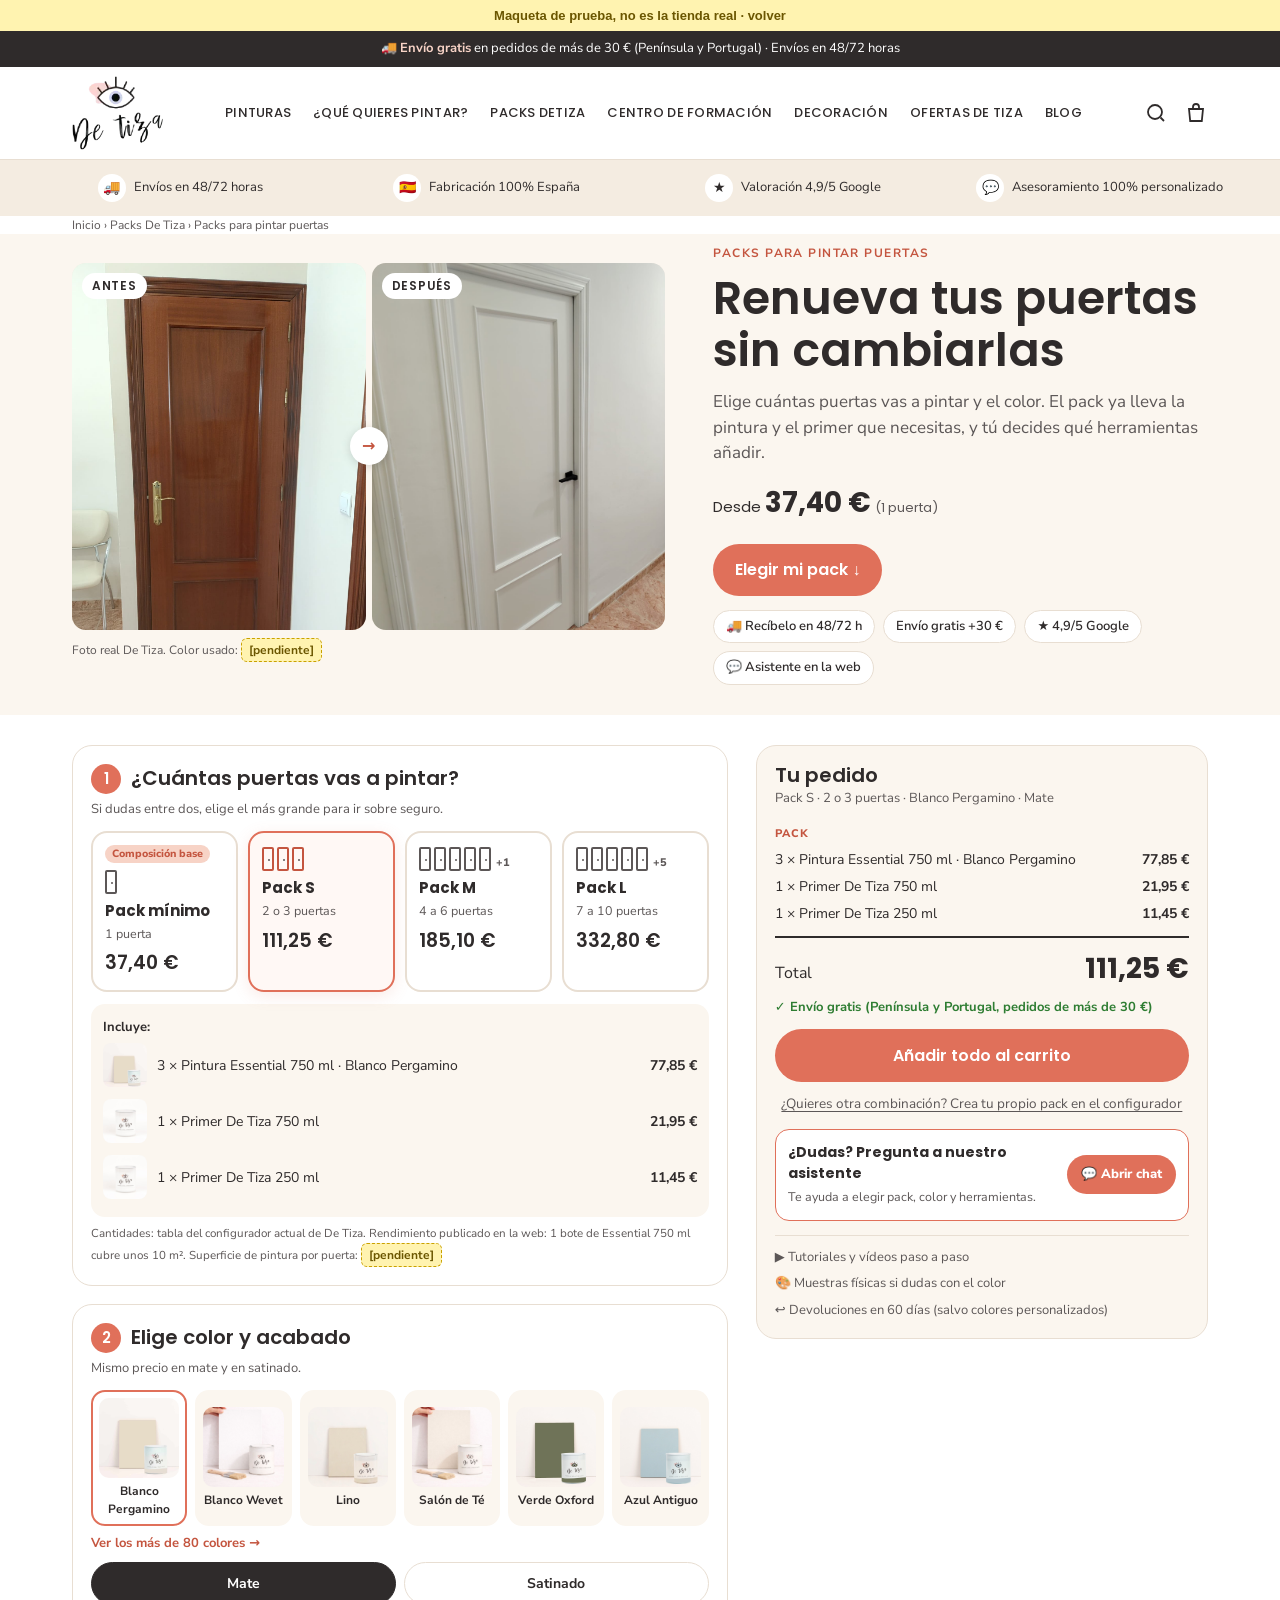
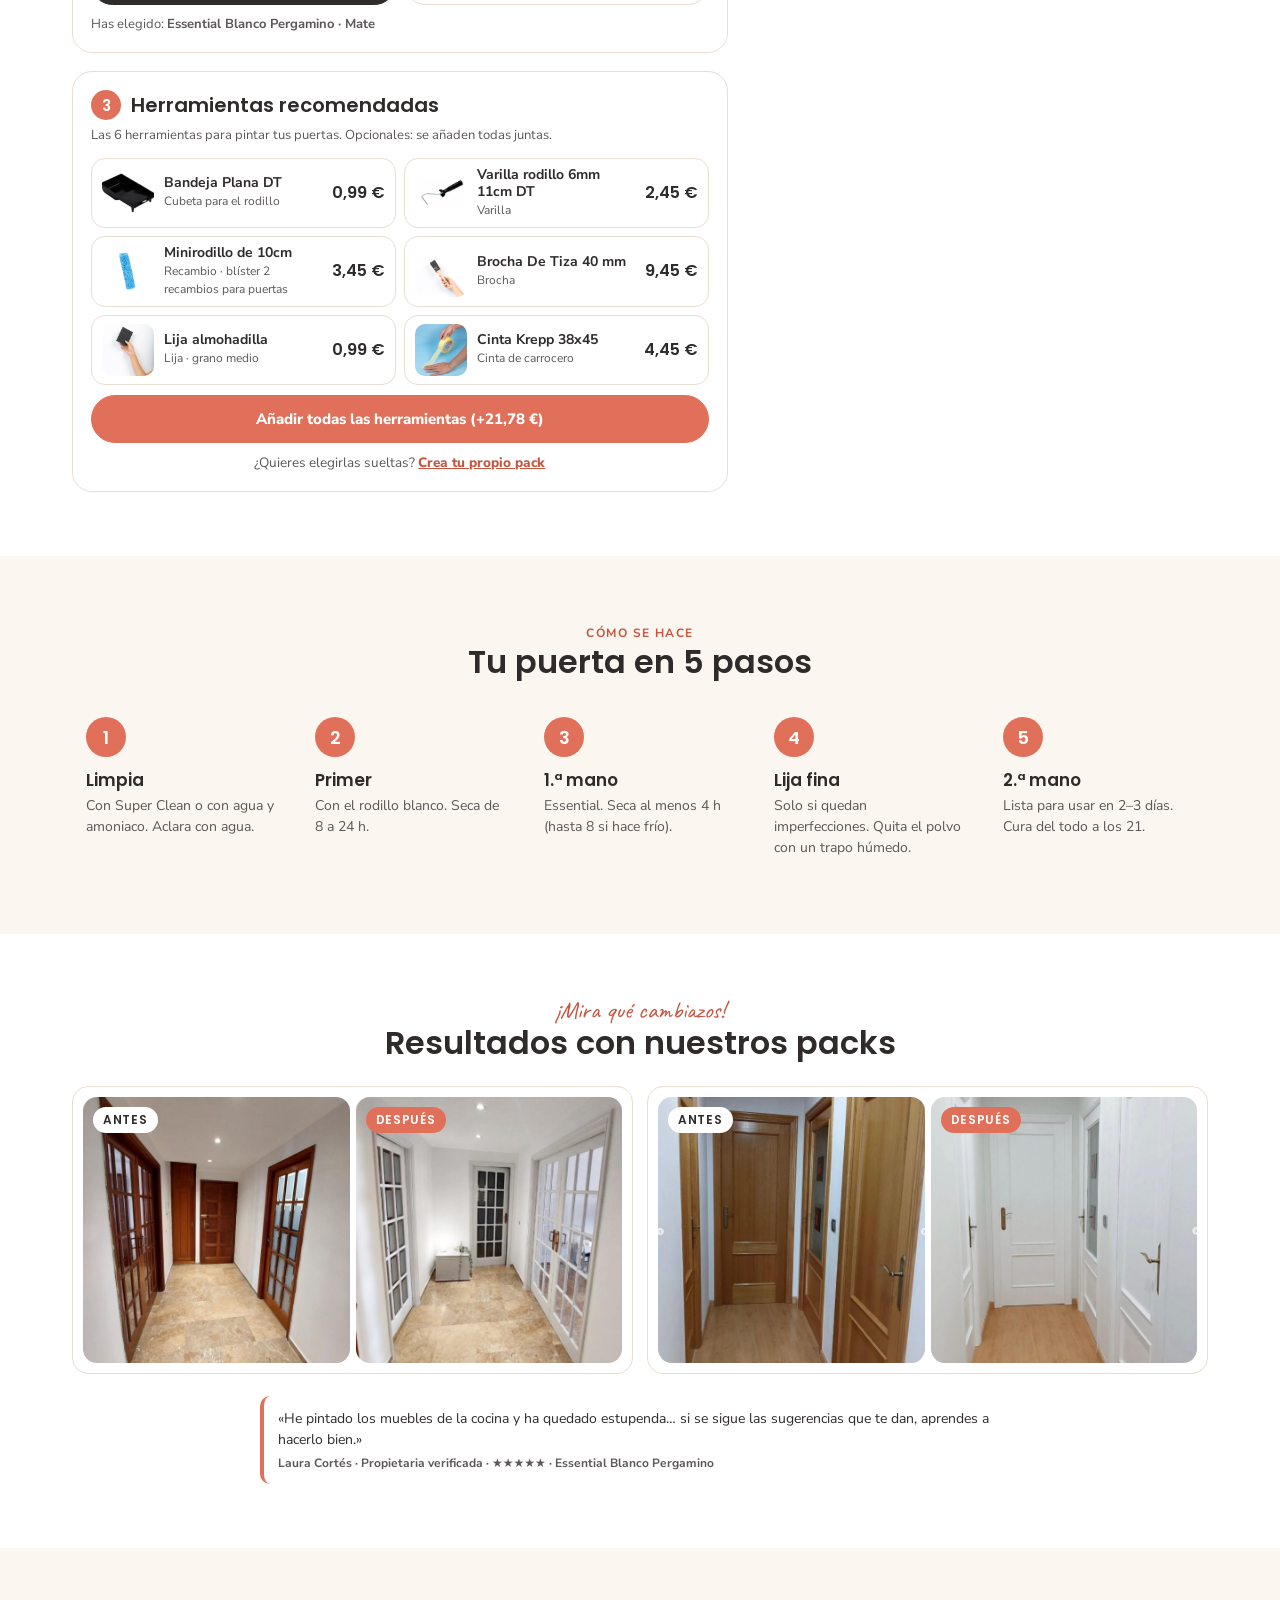
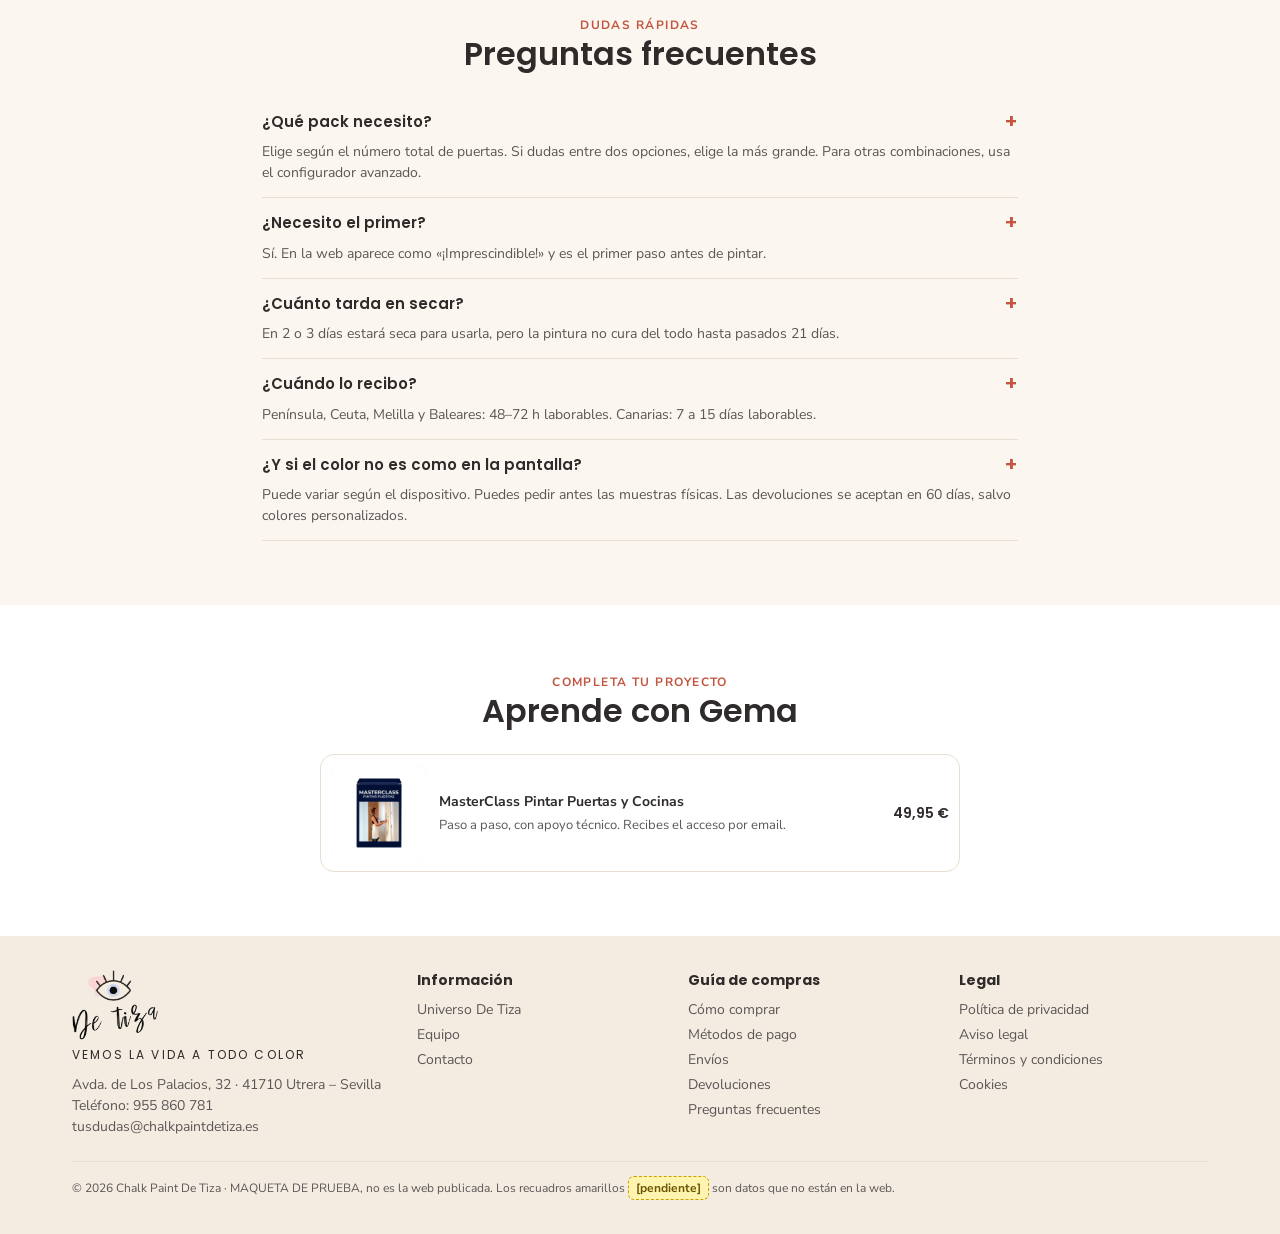
==== version-actual.html @ 56f667f2 "Maquetas packs De Tiza (prueba)" ====
<!doctype html><html lang="es"><head><meta charset="utf-8"><meta name="robots" content="noindex, nofollow"><link rel="preconnect" href="https://fonts.googleapis.com"><link href="https://fonts.googleapis.com/css2?family=Caveat:wght@500&family=Nunito+Sans:wght@400;700;800&family=Poppins:wght@500;600;700&display=swap" rel="stylesheet"><meta name="viewport" content="width=device-width,initial-scale=1"><title>Maqueta v3 · Packs para pintar puertas · Chalk Paint De Tiza</title><link rel="stylesheet" href="base.css"><link rel="stylesheet" href="v3.css"></head><body><div style="background:#FFF3B0;color:#6B5600;text-align:center;font:700 13px sans-serif;padding:8px">Maqueta de prueba, no es la tienda real · <a href="index.html" style="color:#6B5600">volver</a></div>
<div class="topbar">🚚 <b>Envío gratis</b> en pedidos de más de 30 € (Península y Portugal) · Envíos en 48/72 horas</div>
<header class="header"><div class="wrap">
 <svg class="burger" width="26" height="26" viewBox="0 0 24 24" fill="none" stroke="#2F2B2B" stroke-width="1.8"><path d="M3 6h18M3 12h18M3 18h18"/></svg>
 <a class="logo" href="#"><img src="img/logo-de-tiza-headerOK.webp" alt="De Tiza"></a>
 <nav class="nav"><a>PINTURAS</a><a>¿QUÉ QUIERES PINTAR?</a><a>PACKS DETIZA</a><a>CENTRO DE FORMACIÓN</a><a>DECORACIÓN</a><a>OFERTAS DE TIZA</a><a>BLOG</a></nav>
 <div class="icons"><svg viewBox="0 0 24 24"><circle cx="11" cy="11" r="7"/><path d="M20 20l-3.5-3.5"/></svg><svg viewBox="0 0 24 24"><path d="M5 8h14l-1.2 12H6.2z"/><path d="M9 8V6a3 3 0 0 1 6 0v2"/></svg></div>
</div></header>
<div class="trust"><div><span class="dot">🚚</span>Envíos en 48/72 horas</div><div><span class="dot">🇪🇸</span>Fabricación 100% España</div><div><span class="dot">★</span>Valoración 4,9/5 Google</div><div><span class="dot">💬</span>Asesoramiento 100% personalizado</div></div>

<div class="wrap crumbs">Inicio › Packs De Tiza › Packs para pintar puertas</div>
<section class="hero phero" style="padding-top:6px"><div class="wrap in">
 <div>
  <div class="ba">
   <figure><img src="img/talega-puerta-antes.jpg" style="object-position:50% 8%" alt="Puerta antes"><span class="tag">Antes</span></figure>
   <figure><img src="img/talega-puerta-despues.jpg" style="object-position:22% 50%" alt="Puerta después"><span class="tag">Después</span></figure>
   <span class="arrow">→</span>
  </div>
  <p class="cap">Foto real De Tiza. Color usado: <span class="pend">[pendiente]</span></p>
 </div>
 <div class="copy">
  <span class="eyebrow">Packs para pintar puertas</span>
  <h1>Renueva tus puertas sin cambiarlas</h1>
  <p class="lead">Elige cuántas puertas vas a pintar y el color. El pack ya lleva la pintura y el primer que necesitas, y tú decides qué herramientas añadir.</p>
  <p class="fromprice">Desde <b>37,40&nbsp;€</b> <span class="muted small">(1 puerta)</span></p>
  <div class="ctas"><a class="btn" href="#pack">Elegir mi pack ↓</a></div>
  <div class="badges"><span>🚚 Recíbelo en 48/72 h</span><span>Envío gratis +30&nbsp;€</span><span>★ 4,9/5 Google</span><span>💬 Asistente en la web</span></div>
 </div>
</div></section>

<section id="pack" style="padding-top:30px"><div class="wrap cfgwrap">
 <div class="cfg">
  <div class="stepbox">
   <h2><span class="n">1</span>¿Cuántas puertas vas a pintar?</h2>
   <p class="hint">Si dudas entre dos, elige el más grande para ir sobre seguro.</p>
   <div class="sizes3" id="sizes"></div>
   <div class="contents" id="contents"></div>
   <p class="src">Cantidades: tabla del configurador actual de De Tiza. Rendimiento publicado en la web: 1 bote de Essential 750 ml cubre unos 10 m². Superficie de pintura por puerta: <span class="pend">[pendiente]</span></p>
  </div>
  <div class="stepbox">
   <h2><span class="n">2</span>Elige color y acabado</h2>
   <p class="hint">Mismo precio en mate y en satinado.</p>
   <div class="colors6" id="colors"></div>
   <a class="morecol">Ver los más de 80 colores →</a>
   <div class="seg" id="finish"><button data-f="Mate" class="on">Mate</button><button data-f="Satinado">Satinado</button></div>
   <p class="chosen" id="chosen"></p>
  </div>
  <div class="stepbox">
   <h2><span class="n">3</span>Herramientas recomendadas</h2>
   <p class="hint">Las 6 herramientas para pintar tus puertas. Opcionales: se añaden todas juntas.</p>
   <div class="tl" id="tools"></div>
   <button class="allbtn" id="all"></button>
   <p class="own">¿Quieres elegirlas sueltas? <a href="#avanzado">Crea tu propio pack</a></p>
  </div>
 </div>
 <aside class="summary" id="resumen">
  <h2>Tu pedido</h2>
  <div class="pname" id="pname"></div>
  <div class="lines" id="lines"></div>
  <div class="tot"><span>Total</span><b id="total"></b></div>
  <div class="okship">✓ Envío gratis (Península y Portugal, pedidos de más de 30&nbsp;€)</div>
  <button class="btn block" id="addall">Añadir todo al carrito</button>
  <div class="added" id="added">Maqueta de prueba: no se realiza ninguna compra. En la tienda real, aquí se añadiría el pack al carrito.</div>
  <a class="adv" id="avanzado">¿Quieres otra combinación? Crea tu propio pack en el configurador</a>
  <div class="askbox"><div><b>¿Dudas? Pregunta a nuestro asistente</b><span>Te ayuda a elegir pack, color y herramientas.</span></div><button class="askbtn" type="button" title="Abre el chat Oct8ne «Chat IA DeTiza» de la web">💬 Abrir chat</button></div>
  <ul class="trustl"><li>▶ Tutoriales y vídeos paso a paso</li><li>🎨 Muestras físicas si dudas con el color</li><li>↩ Devoluciones en 60 días (salvo colores personalizados)</li></ul>
 </aside>
</div></section>

<section style="background:var(--cream)"><div class="wrap">
 <div class="sec-head"><span class="eyebrow">Cómo se hace</span><h2>Tu puerta en 5 pasos</h2></div>
 <div class="mini">
  <div class="step"><span class="n">1</span><div><h3>Limpia</h3><p>Con Super Clean o con agua y amoniaco. Aclara con agua.</p></div></div>
  <div class="step"><span class="n">2</span><div><h3>Primer</h3><p>Con el rodillo blanco. Seca de 8 a 24 h.</p></div></div>
  <div class="step"><span class="n">3</span><div><h3>1.ª mano</h3><p>Essential. Seca al menos 4 h (hasta 8 si hace frío).</p></div></div>
  <div class="step"><span class="n">4</span><div><h3>Lija fina</h3><p>Solo si quedan imperfecciones. Quita el polvo con un trapo húmedo.</p></div></div>
  <div class="step"><span class="n">5</span><div><h3>2.ª mano</h3><p>Lista para usar en 2–3 días. Cura del todo a los 21.</p></div></div>
 </div>
</div></section>

<section><div class="wrap">
 <div class="sec-head"><span class="hand">¡Mira qué cambiazos!</span><h2>Resultados con nuestros packs</h2></div>
 <div class="grid cambios">
  <div class="proj"><div class="ba"><figure style="aspect-ratio:1/1"><img src="img/pintar-puertas-01.jpg" alt=""><span class="tag">Antes</span></figure><figure style="aspect-ratio:1/1"><img src="img/pintar-puertas-02.jpg" alt=""><span class="tag">Después</span></figure></div></div>
  <div class="proj"><div class="ba"><figure style="aspect-ratio:1/1"><img src="img/pintar-puertas-03.jpg" alt=""><span class="tag">Antes</span></figure><figure style="aspect-ratio:1/1"><img src="img/pintar-puertas-04.jpg" alt=""><span class="tag">Después</span></figure></div></div>
 </div>
 <div class="quote" style="max-width:760px;margin:22px auto 0">«He pintado los muebles de la cocina y ha quedado estupenda… si se sigue las sugerencias que te dan, aprendes a hacerlo bien.»<b>Laura Cortés · Propietaria verificada · ★★★★★ · Essential Blanco Pergamino</b></div>
</div></section>

<section style="background:var(--cream)"><div class="wrap faqwrap faq">
 <div class="sec-head"><span class="eyebrow">Dudas rápidas</span><h2>Preguntas frecuentes</h2></div>
 <details open><summary>¿Qué pack necesito?</summary><p>Elige según el número total de puertas. Si dudas entre dos opciones, elige la más grande. Para otras combinaciones, usa el configurador avanzado.</p></details>
 <details open><summary>¿Necesito el primer?</summary><p>Sí. En la web aparece como «¡Imprescindible!» y es el primer paso antes de pintar.</p></details>
 <details open><summary>¿Cuánto tarda en secar?</summary><p>En 2 o 3 días estará seca para usarla, pero la pintura no cura del todo hasta pasados 21 días.</p></details>
 <details open><summary>¿Cuándo lo recibo?</summary><p>Península, Ceuta, Melilla y Baleares: 48–72 h laborables. Canarias: 7 a 15 días laborables.</p></details>
 <details open><summary>¿Y si el color no es como en la pantalla?</summary><p>Puede variar según el dispositivo. Puedes pedir antes las muestras físicas. Las devoluciones se aceptan en 60 días, salvo colores personalizados.</p></details>
</div></section>

<section><div class="wrap">
 <div class="sec-head"><span class="eyebrow">Completa tu proyecto</span><h2>Aprende con Gema</h2></div>
 <div class="item" style="max-width:640px;margin:0 auto"><img src="img/Masterclass-pintar-puertas.jpg" alt="" style="width:96px;height:96px"><div><div class="nm">MasterClass Pintar Puertas y Cocinas</div><span class="small muted">Paso a paso, con apoyo técnico. Recibes el acceso por email.</span></div><span class="pr">49,95&nbsp;€</span></div>
</div></section>

<div class="mbar"><div class="t">Total<b id="mtotal"></b></div><a class="btn" href="#resumen" onclick="alert('Maqueta de prueba: no se realiza ninguna compra.')">Añadir todo al carrito</a></div>
<script>
const P={e750:25.95,e250:15.95,p750:21.95,p250:11.45};
const SIZES=[
 {k:'Pack mínimo',r:'1 puerta',d:1,e750:1,e250:0,p750:0,p250:1,tag:'Composición base'},
 {k:'Pack S',r:'2 o 3 puertas',d:3,e750:3,e250:0,p750:1,p250:1},
 {k:'Pack M',r:'4 a 6 puertas',d:6,e750:5,e250:0,p750:2,p250:1},
 {k:'Pack L',r:'7 a 10 puertas',d:10,e750:9,e250:0,p750:4,p250:1}];
const COLORS=[['Blanco Pergamino','Blanco-pergamino1.jpg'],['Blanco Wevet','blanco-wevet-ia.jpg'],['Lino','color-lino-muestra.jpg'],['Salón de Té','salon-te-ia.jpg'],['Verde Oxford','verdeoxford-1.jpg'],['Azul Antiguo','color-azul-antiguo.jpg']];
const TOOLS=[
 ['Bandeja Plana DT','Cubeta para el rodillo',0.99,'bandeja-plana-e1641913054967.jpg'],
 ['Varilla rodillo 6mm 11cm DT','Varilla',2.45,'varilla-rodillo-pintura-6mm.jpg'],
 ['Minirodillo de 10cm','Recambio · blíster 2 recambios para puertas',3.45,'recambio-rodillo-pintura-azul.webp'],
 ['Brocha De Tiza 40 mm','Brocha',9.45,'brocha-negra-30.jpg'],
 ['Lija almohadilla','Lija · grano medio',0.99,'Web-Herramientas-Detiza-44.jpg'],
 ['Cinta Krepp 38x45','Cinta de carrocero',4.45,'Web-Herramientas-Detiza-19.jpg']];
const params=new URLSearchParams(location.search);
let st={s:+(params.get('s')??1),c:0,f:'Mate',t:new Set(params.get('all')?[0,1,2,3,4,5]:[])};
const door=n=>'<span class="doors">'+Array.from({length:Math.min(n,5)},()=>'<i></i>').join('')+(n>5?'<em>+'+(n-5)+'</em>':'')+'</span>';
const eur=v=>v.toFixed(2).replace('.',',')+'\u00a0€';
const price=s=>s.e750*P.e750+s.e250*P.e250+s.p750*P.p750+s.p250*P.p250;
const $=id=>document.getElementById(id);
function render(){
 $('sizes').innerHTML=SIZES.map((s,i)=>`<button class="sz${i==st.s?' on':''}" data-i="${i}">${s.tag?`<span class="tagm">${s.tag}</span>`:''}${door(s.d)}<span class="k">${s.k}</span><span class="r">${s.r}</span><span class="p">${eur(price(s))}</span></button>`).join('');
 const s=SIZES[st.s],col=COLORS[st.c];
 const rows=[];
 if(s.e750)rows.push([`${s.e750} × Pintura Essential 750 ml · ${col[0]}`,col[1],s.e750*P.e750]);
 if(s.p750)rows.push([`${s.p750} × Primer De Tiza 750 ml`,'primer-e1643105426503.jpg',s.p750*P.p750]);
 if(s.p250)rows.push([`${s.p250} × Primer De Tiza 250 ml`,'primer-e1643105426503.jpg',s.p250*P.p250]);
 $('contents').innerHTML='<b style="font-size:13px">Incluye:</b>'+rows.map(r=>`<div class="row"><img src="img/${r[1]}" alt=""><span>${r[0]}</span><span>${eur(r[2])}</span></div>`).join('');
 $('colors').innerHTML=COLORS.map((c,i)=>`<button class="cl${i==st.c?' on':''}" data-i="${i}"><img src="img/${c[1]}" alt="">${c[0]}</button>`).join('');
 document.querySelectorAll('#finish button').forEach(b=>b.classList.toggle('on',b.dataset.f==st.f));
 $('chosen').innerHTML=`Has elegido: <b>Essential ${col[0]} · ${st.f}</b>`;
 $('tools').innerHTML=TOOLS.map((t,i)=>`<div class="tli info${st.t.size?' on':''}"><img src="img/${t[3]}" alt=""><div><div class="nm">${t[0]}</div><div class="ds">${t[1]}</div></div><span class="pr">${eur(t[2])}</span></div>`).join('');
 const tsum=[...st.t].reduce((a,i)=>a+TOOLS[i][2],0);
 $('all').innerHTML=st.t.size?'✓ Herramientas añadidas (+21,78 €) · <u>Quitar</u>':'Añadir todas las herramientas (+21,78 €)';
 $('all').classList.toggle('on',st.t.size>0);
 $('pname').textContent=`${s.k} · ${s.r} · ${col[0]} · ${st.f}`;
 let L='<div class="grp">Pack</div>'+rows.map(r=>`<div class="l"><span>${r[0]}</span><span>${eur(r[2])}</span></div>`).join('');
 if(st.t.size)L+='<div class="grp">Herramientas</div>'+[...st.t].sort().map(i=>`<div class="l"><span>${TOOLS[i][0]}</span><span>${eur(TOOLS[i][2])}</span></div>`).join('');
 $('lines').innerHTML=L;
 const tot=price(s)+tsum; $('total').textContent=eur(tot); $('mtotal').textContent=eur(tot);
}
document.addEventListener('click',e=>{
 const sz=e.target.closest('.sz'),cl=e.target.closest('.cl'),fb=e.target.closest('#finish button');
 if(sz)st.s=+sz.dataset.i; else if(cl)st.c=+cl.dataset.i; else if(fb)st.f=fb.dataset.f;
 else if(e.target.closest('#all')){st.t=st.t.size==6?new Set():new Set([0,1,2,3,4,5]);}
 else if(e.target.closest('.askbtn')){alert('Maqueta: aquí se abriría el chat Oct8ne «Chat IA DeTiza» de la web');return;}
 else if(e.target.id=='addall'){$('added').style.display='block';alert('Maqueta de prueba: no se realiza ninguna compra.');return;}
 else return;
 render();
});
render();
</script>
<footer class="footer"><div class="wrap"><div class="cols">
 <div><img src="img/logo-de-tiza-headerOK.webp" alt="De Tiza" style="height:70px"><div class="slogan">Vemos la vida a todo color</div><p class="muted" style="margin-top:10px">Avda. de Los Palacios, 32 · 41710 Utrera – Sevilla<br>Teléfono: 955 860 781<br>tusdudas@chalkpaintdetiza.es</p></div>
 <div><h4>Información</h4><ul><li>Universo De Tiza</li><li>Equipo</li><li>Contacto</li></ul></div>
 <div><h4>Guía de compras</h4><ul><li>Cómo comprar</li><li>Métodos de pago</li><li>Envíos</li><li>Devoluciones</li><li>Preguntas frecuentes</li></ul></div>
 <div><h4>Legal</h4><ul><li>Política de privacidad</li><li>Aviso legal</li><li>Términos y condiciones</li><li>Cookies</li></ul></div>
</div><div class="copy">© 2026 Chalk Paint De Tiza · MAQUETA DE PRUEBA, no es la web publicada. Los recuadros amarillos <span class="pend">[pendiente]</span> son datos que no están en la web.</div></div></footer>
</body></html>
---- base.css ----
:root{--cream:#FBF6EF;--cream2:#F4ECE1;--coral:#E0705A;--coral-d:#C4553F;--peach:#F7D3C6;--lilac:#C9CBEA;--ink:#2F2B2B;--ink2:#5C5757;--line:#E8DED2;--white:#fff}
*{box-sizing:border-box;margin:0;padding:0}
body{font-family:"Nunito Sans",system-ui,sans-serif;color:var(--ink);background:var(--white);font-size:16px;line-height:1.5}
img{display:block;max-width:100%}
a{color:inherit;text-decoration:none}
h1,h2,h3{font-family:Poppins,sans-serif;line-height:1.15;font-weight:600}
h1{font-size:30px}h2{font-size:24px}h3{font-size:17px}
.wrap{max-width:1200px;margin:0 auto;padding:0 18px}
.hand{font-family:Caveat,cursive;color:var(--coral-d);font-size:24px;line-height:1}
.eyebrow{font-size:12px;letter-spacing:.12em;text-transform:uppercase;font-weight:700;color:var(--coral-d)}
.muted{color:var(--ink2)}
.small{font-size:13px}
.pend{display:inline-block;background:#FFF3B0;border:1.5px dashed #C9A100;color:#6B5600;font-weight:700;font-size:12px;padding:2px 7px;border-radius:6px;font-family:"Nunito Sans",sans-serif;letter-spacing:0;text-transform:none}
.btn{display:inline-flex;align-items:center;justify-content:center;gap:8px;background:var(--coral);color:#fff;font-family:Poppins,sans-serif;font-weight:600;font-size:16px;padding:14px 22px;border-radius:999px;border:0}
.btn.ghost{background:#fff;color:var(--ink);border:1.5px solid var(--ink)}
.btn.block{width:100%}
section{padding:44px 0}
.sec-head{text-align:center;margin-bottom:24px}
.sec-head p{margin-top:8px;color:var(--ink2)}
/* topbar + header */
.topbar{background:var(--ink);color:#fff;font-size:13px;text-align:center;padding:8px 12px}
.topbar b{color:var(--peach)}
.header{background:#fff;border-bottom:1px solid var(--line)}
.header .wrap{display:flex;align-items:center;justify-content:space-between;height:72px}
.logo img{height:58px;width:auto}
.nav{display:none}
.icons{display:flex;gap:16px;align-items:center}
.icons svg{width:24px;height:24px;stroke:var(--ink);fill:none;stroke-width:1.8}
.burger{display:block}
.trust{display:grid;grid-template-columns:1fr 1fr;gap:10px;background:var(--cream2);padding:14px 18px;font-size:13px}
.trust div{display:flex;gap:8px;align-items:center}
.trust .dot{width:28px;height:28px;flex:none;border-radius:50%;background:#fff;display:grid;place-items:center;font-size:14px}
/* before/after */
.ba{display:grid;grid-template-columns:1fr 1fr;gap:6px;position:relative}
.ba figure{position:relative;overflow:hidden;border-radius:14px;background:var(--cream2)}
.ba img{width:100%;height:100%;object-fit:cover}
.ba .tag{position:absolute;left:10px;top:10px;background:#fff;color:var(--ink);font-family:Poppins;font-weight:600;font-size:12px;padding:4px 10px;border-radius:999px;letter-spacing:.06em;text-transform:uppercase}
.ba figure:last-child .tag{background:var(--coral);color:#fff}
.ba .arrow{position:absolute;left:50%;top:50%;transform:translate(-50%,-50%);width:38px;height:38px;border-radius:50%;background:#fff;display:grid;place-items:center;font-weight:700;color:var(--coral-d);box-shadow:0 2px 10px rgba(0,0,0,.15);z-index:2}
.cap{font-size:12px;color:var(--ink2);margin-top:8px}
/* hero */
.hero{background:var(--cream);padding:22px 0 34px}
.hero .copy{margin-top:22px}
.hero h1{margin:8px 0 12px}
.hero p.lead{font-size:17px;color:var(--ink2)}
.hero .ctas{display:flex;flex-direction:column;gap:10px;margin-top:20px}
.quote{margin-top:18px;background:#fff;border-left:4px solid var(--coral);border-radius:10px;padding:12px 14px;font-size:14px}
.quote b{display:block;font-size:12px;margin-top:4px;color:var(--ink2)}
/* project cards */
.grid{display:grid;gap:14px}
.g2{grid-template-columns:1fr 1fr}
.card{background:#fff;border:1px solid var(--line);border-radius:16px;overflow:hidden;display:flex;flex-direction:column}
.card .ph{aspect-ratio:1/1;overflow:hidden;background:var(--cream2)}
.card .ph img{width:100%;height:100%;object-fit:cover}
.card .bd{padding:12px 12px 14px;display:flex;flex-direction:column;gap:4px;flex:1}
.card .price{font-family:Poppins;font-weight:600;font-size:15px}
.card .price small{font-family:"Nunito Sans";font-weight:400;color:var(--ink2);font-size:12px}
.card .go{margin-top:auto;padding-top:8px;font-weight:700;font-size:13px;color:var(--coral-d)}
/* ship bar */
.ship{background:var(--peach);padding:18px 0}
.ship .wrap{display:flex;flex-direction:column;gap:10px}
.bar{height:10px;border-radius:99px;background:#fff;overflow:hidden}
.bar i{display:block;height:100%;width:62%;background:var(--coral)}
.ship .row{display:flex;justify-content:space-between;font-size:13px;font-weight:700}
/* steps */
.steps{display:grid;gap:14px;counter-reset:s}
.step{background:var(--cream);border-radius:16px;padding:18px;display:flex;gap:14px}
.step .n{flex:none;width:40px;height:40px;border-radius:50%;background:var(--coral);color:#fff;font-family:Poppins;font-weight:600;display:grid;place-items:center;font-size:18px}
.step p{font-size:14px;color:var(--ink2);margin-top:4px}
/* projects */
.proj{background:#fff;border:1px solid var(--line);border-radius:16px;padding:10px}
.proj .ba figure{aspect-ratio:3/4}
.proj .t{padding:10px 4px 4px;font-size:14px}
.proj .t b{font-family:Poppins;font-weight:600}
.stars{color:#E9A400;letter-spacing:2px;font-size:13px}
/* gema */
.gema{background:var(--cream);}
.gema .in{display:grid;gap:18px;align-items:center}
.gema img{border-radius:18px;aspect-ratio:1/1;object-fit:cover;width:100%}
/* newsletter */
.news{background:var(--ink);color:#fff;text-align:center}
.news h2{color:#fff}
.news .eye{width:70px;margin:0 auto 10px;filter:brightness(0) invert(1)}
.news form{display:flex;flex-direction:column;gap:10px;max-width:460px;margin:18px auto 0}
.news input{padding:14px 18px;border-radius:999px;border:0;font-size:16px;font-family:inherit}
.news .legal{font-size:12px;opacity:.85;margin-top:10px}
/* footer */
.footer{background:var(--cream2);padding:34px 0;font-size:14px}
.footer .cols{display:grid;gap:22px}
.footer h4{font-family:Poppins;font-size:14px;margin-bottom:8px}
.footer li{list-style:none;margin:4px 0;color:var(--ink2)}
.footer .slogan{font-family:Poppins;letter-spacing:.18em;text-transform:uppercase;font-size:12px;margin-top:6px}
.footer .copy{margin-top:24px;font-size:12px;color:var(--ink2);border-top:1px solid var(--line);padding-top:14px}
/* pack page */
.crumbs{font-size:12px;color:var(--ink2);padding-top:12px;padding-bottom:12px}
.phero .ba figure{aspect-ratio:2/3}
.badges{display:flex;flex-wrap:wrap;gap:8px;margin-top:14px}
.badges span{background:#fff;border:1px solid var(--line);border-radius:999px;padding:6px 12px;font-size:13px;font-weight:600}
.fromprice{margin-top:16px;font-family:Poppins;font-size:15px}
.fromprice b{font-size:28px;color:var(--ink)}
.sizes{display:grid;gap:14px}
.size{border:2px solid var(--line);border-radius:18px;padding:18px;background:#fff;position:relative}
.size.sel{border-color:var(--coral);box-shadow:0 6px 22px rgba(224,112,90,.18)}
.size .lt{width:52px;height:52px;border-radius:14px;background:var(--cream);font-family:Poppins;font-weight:700;font-size:24px;display:grid;place-items:center;color:var(--coral-d)}
.size .top{display:flex;gap:14px;align-items:center}
.size .from{font-family:Poppins;font-weight:600;font-size:20px;margin-top:12px}
.size ul{margin:10px 0 0 18px;font-size:14px;color:var(--ink2)}
.size .ex{margin-top:10px;font-size:13px;background:var(--cream);border-radius:10px;padding:10px}
.save{background:var(--cream);border-radius:18px;padding:20px;display:grid;gap:12px}
.save .cmp{display:grid;grid-template-columns:1fr 1fr;gap:10px}
.save .box{background:#fff;border-radius:14px;padding:14px;text-align:center}
.save .box .v{font-family:Poppins;font-weight:600;font-size:24px}
.inc{display:grid;gap:12px}
.item{display:flex;gap:12px;align-items:center;background:#fff;border:1px solid var(--line);border-radius:14px;padding:10px}
.item img{width:72px;height:72px;object-fit:cover;border-radius:10px;flex:none;background:var(--cream2)}
.item .nm{font-weight:700;font-size:14px}
.item .pr{font-family:Poppins;font-weight:600;font-size:14px;margin-left:auto;white-space:nowrap}
.chip{display:inline-block;font-size:11px;font-weight:700;padding:2px 8px;border-radius:99px;background:var(--peach);color:var(--coral-d);margin-top:2px}
.tools{display:grid;grid-template-columns:repeat(3,1fr);gap:8px}
.tool{background:#fff;border:1px solid var(--line);border-radius:12px;padding:8px;text-align:center;font-size:12px}
.tool img{aspect-ratio:1/1;object-fit:cover;border-radius:8px;width:100%;margin-bottom:6px}
.tool b{display:block;font-family:Poppins;font-size:12px}
.tones{display:flex;flex-wrap:wrap;gap:10px;margin-top:10px}
.tones div{text-align:center;font-size:11px;width:56px}
.tones img{width:48px;height:48px;border-radius:50%;margin:0 auto 4px;object-fit:cover;border:2px solid #fff;box-shadow:0 0 0 1px var(--line)}
.how{display:grid;gap:18px}
.how img{border-radius:18px;width:100%;aspect-ratio:4/3;object-fit:cover}
.faq details{border-bottom:1px solid var(--line);padding:14px 0}
.faq summary{font-family:Poppins;font-weight:600;font-size:15px;list-style:none;display:flex;justify-content:space-between;gap:10px}
.faq summary::after{content:"+";color:var(--coral-d);font-size:20px;line-height:1}
.faq p{margin-top:8px;font-size:14px;color:var(--ink2)}
.final{background:var(--coral);color:#fff;text-align:center}
.final h2{color:#fff}
.final .btn{background:#fff;color:var(--coral-d);margin-top:16px}
@media(min-width:900px){
 h1{font-size:46px}h2{font-size:32px}
 .wrap{padding:0 32px}
 .nav{display:flex;gap:22px;font-family:Poppins;font-size:13px;font-weight:500;letter-spacing:.02em}
 .burger{display:none}
 .header .wrap{height:92px}.logo img{height:74px}
 .trust{grid-template-columns:repeat(4,1fr);padding:14px 32px;max-width:none;justify-items:center}
 .hero{padding:40px 0 56px}
 .hero .in{display:grid;grid-template-columns:1.15fr 1fr;gap:48px;align-items:center}
 .hero .copy{margin-top:0}
 .hero .ctas{flex-direction:row}
 .g2{grid-template-columns:repeat(3,1fr)}
 .projects{grid-template-columns:repeat(3,1fr)}
 .steps{grid-template-columns:repeat(3,1fr)}
 .step{flex-direction:column}
 .gema .in{grid-template-columns:1fr 1.4fr;gap:48px}
 .news form{flex-direction:row}.news input{flex:1}
 .footer .cols{grid-template-columns:1.3fr 1fr 1fr 1fr}
 .ship .wrap{flex-direction:row;align-items:center;gap:28px}.ship .wrap>*{flex:1}
 section{padding:64px 0}
 .phero .in{display:grid;grid-template-columns:1.2fr 1fr;gap:48px;align-items:center}
 .sizes{grid-template-columns:repeat(3,1fr)}
 .save{grid-template-columns:1.2fr 1fr;align-items:center;padding:28px}
 .inc{grid-template-columns:1fr 1fr}
 .tools{grid-template-columns:repeat(6,1fr)}
 .how{grid-template-columns:1fr 1.2fr;align-items:center;gap:40px}
 .cmb{grid-template-columns:repeat(4,1fr)}
 .faqwrap{max-width:820px;margin:0 auto}
}
.news .eye{filter:none;background:#fff;border-radius:50%;width:84px;height:84px;object-fit:contain;padding:12px}
.footer .cols{grid-template-columns:1fr 1fr}
.footer .cols>div:first-child{grid-column:1/-1}
@media(min-width:900px){.footer .cols{grid-template-columns:1.3fr 1fr 1fr 1fr}.footer .cols>div:first-child{grid-column:auto}}
.cambios{grid-template-columns:1fr}
@media(min-width:900px){
 .cambios{grid-template-columns:1fr 1fr}
 .g2:not(.cmb) .card .ph{aspect-ratio:4/3}
 .gema img{max-width:440px}
 .how .step{flex-direction:row;padding:14px 18px}
 .how .steps{gap:10px}
}
/* v2: packs cerrados */
.packs{display:grid;gap:14px}
.pk{border:2px solid var(--line);border-radius:18px;background:#fff;padding:16px;position:relative;display:flex;flex-direction:column;gap:10px}
.pk.sel{border-color:var(--coral);box-shadow:0 6px 22px rgba(224,112,90,.18)}
.pk .radio{position:absolute;right:16px;top:18px;width:22px;height:22px;border-radius:50%;border:2px solid var(--line)}
.pk.sel .radio{border:7px solid var(--coral)}
.pk .top{display:flex;gap:12px;align-items:center}
.pk .lt{width:48px;height:48px;border-radius:14px;background:var(--cream);font-family:Poppins;font-weight:700;font-size:22px;display:grid;place-items:center;color:var(--coral-d);flex:none}
.pk h3{font-size:17px;padding-right:28px}
.pk .for{font-size:13px;color:var(--ink2)}
.pk .pp{font-family:Poppins;font-weight:600;font-size:26px}
.pk .pp small{font-size:12px;font-weight:400;color:var(--ink2);font-family:"Nunito Sans"}
.pk ul{list-style:none;font-size:14px;border-top:1px solid var(--line);padding-top:10px;display:grid;gap:6px}
.pk li{display:flex;justify-content:space-between;gap:10px}
.pk li span:last-child{white-space:nowrap;color:var(--ink2)}
.pk li:before{content:"✓";color:var(--coral-d);font-weight:700;margin-right:6px}
.pk li span:first-child{flex:1}
.buy{background:var(--cream);border-radius:20px;padding:18px;margin-top:18px;display:grid;gap:16px}
.buy h3{font-size:16px}
.colors{display:grid;grid-template-columns:repeat(3,1fr);gap:10px;margin-top:10px}
.col{text-align:center;font-size:12px;font-weight:700;background:#fff;border:2px solid transparent;border-radius:14px;padding:6px 6px 8px}
.col.sel{border-color:var(--coral)}
.col img{width:100%;aspect-ratio:1/1;object-fit:cover;border-radius:10px;margin-bottom:6px}
.fin{display:flex;gap:8px;margin-top:8px}
.fin span{flex:1;text-align:center;border:1.5px solid var(--line);background:#fff;border-radius:999px;padding:8px;font-size:13px;font-weight:700}
.fin span.sel{border-color:var(--ink)}
.extra{display:flex;gap:12px;align-items:center;background:#fff;border-radius:14px;padding:12px;border:1px solid var(--line)}
.extra .chk{width:22px;height:22px;border-radius:6px;border:2px solid var(--ink2);flex:none}
.extra .imgs{display:flex;gap:4px}
.extra .imgs img{width:34px;height:34px;object-fit:cover;border-radius:6px}
.total{display:flex;justify-content:space-between;align-items:baseline;font-family:Poppins}
.total b{font-size:24px}
.custom{display:block;text-align:center;font-size:14px;color:var(--ink2);text-decoration:underline;text-underline-offset:3px;margin-top:2px}
.morecol{font-size:13px;color:var(--coral-d);font-weight:700;margin-top:8px;display:block}
@media(min-width:900px){
 .packs{grid-template-columns:repeat(3,1fr)}
 .buy{grid-template-columns:1.3fr 1fr;padding:28px;gap:28px;align-items:start}
 .colors{grid-template-columns:repeat(6,1fr)}
 .buy .left{grid-column:1}.buy .right{grid-column:2}
}
---- v3.css ----
.cfg{display:grid;gap:18px}
.stepbox{background:#fff;border:1px solid var(--line);border-radius:20px;padding:18px}
.stepbox>h2{font-size:20px;display:flex;gap:10px;align-items:center}
.stepbox>h2 .n{width:30px;height:30px;border-radius:50%;background:var(--coral);color:#fff;font-size:15px;display:grid;place-items:center;flex:none}
.stepbox .hint{font-size:13px;color:var(--ink2);margin:6px 0 12px}
.sizes3{display:grid;grid-template-columns:1fr 1fr;gap:10px}
.sz{border:2px solid var(--line);border-radius:16px;padding:12px;cursor:pointer;background:#fff;text-align:left;font:inherit;color:inherit;display:flex;flex-direction:column;gap:2px}
.sz.on{border-color:var(--coral);background:#FFF8F5;box-shadow:0 4px 16px rgba(224,112,90,.15)}
.sz .k{font-family:Poppins;font-weight:700;font-size:15px}
.sz .r{font-size:12.5px;color:var(--ink2)}
.sz .p{font-family:Poppins;font-weight:600;font-size:19px;margin-top:4px}
.sz .tagm{align-self:flex-start;font-size:10.5px;font-weight:800;background:var(--peach);color:var(--coral-d);padding:1px 7px;border-radius:99px;margin-bottom:3px}
.contents{margin-top:12px;background:var(--cream);border-radius:14px;padding:12px;font-size:14px}
.contents .row{display:flex;gap:10px;align-items:center;padding:6px 0}
.contents img{width:44px;height:44px;border-radius:8px;object-fit:cover;background:#fff}
.contents .row span:last-child{margin-left:auto;white-space:nowrap;font-weight:700}
.src{font-size:11.5px;color:var(--ink2);margin-top:8px}
.colors6{display:grid;grid-template-columns:repeat(3,1fr);gap:8px}
.cl{border:2px solid transparent;background:var(--cream);border-radius:14px;padding:6px;cursor:pointer;font:inherit;font-size:12px;font-weight:700;color:var(--ink)}
.cl img{width:100%;aspect-ratio:1/1;object-fit:cover;object-position:30% 55%;border-radius:10px;margin-bottom:4px}
.cl.on{border-color:var(--coral);background:#fff}
.seg{display:flex;gap:8px;margin-top:8px}
.seg button{flex:1;border:1.5px solid var(--line);background:#fff;border-radius:999px;padding:10px;font:inherit;font-weight:700;font-size:14px;cursor:pointer;color:var(--ink)}
.seg button.on{border-color:var(--ink);background:var(--ink);color:#fff}
.chosen{font-size:13px;margin-top:10px;color:var(--ink2)}
.tl{display:grid;gap:8px}
.tli{display:flex;align-items:center;gap:10px;border:1.5px solid var(--line);border-radius:14px;padding:8px 10px;cursor:pointer;background:#fff}
.tli.on{border-color:var(--coral);background:#FFF8F5}
.tli img{width:52px;height:52px;object-fit:cover;border-radius:10px;flex:none}
.tli .box{width:22px;height:22px;border-radius:6px;border:2px solid var(--ink2);flex:none;display:grid;place-items:center;color:#fff;font-size:14px;font-weight:900}
.tli.on .box{background:var(--coral);border-color:var(--coral)}
.tli .nm{font-size:14px;font-weight:700;line-height:1.2}
.tli .ds{font-size:12px;color:var(--ink2)}
.tli .pr{margin-left:auto;font-family:Poppins;font-weight:600;white-space:nowrap}
.allbtn{margin-top:10px;width:100%;background:#fff;border:1.5px solid var(--coral);color:var(--coral-d);border-radius:999px;padding:12px;font:inherit;font-weight:800;cursor:pointer}
.tsub{display:flex;justify-content:space-between;margin-top:10px;font-size:14px;font-weight:700}
.summary{background:var(--cream);border-radius:20px;padding:18px;border:1px solid var(--line)}
.summary h2{font-size:20px}
.summary .pname{font-size:13px;color:var(--ink2);margin-top:2px}
.lines{margin:12px 0;font-size:14px;display:grid;gap:6px}
.lines .l{display:flex;gap:8px}
.lines .l span:first-child{flex:1}
.lines .l span:last-child{white-space:nowrap;font-weight:700}
.lines .grp{font-size:11px;text-transform:uppercase;letter-spacing:.1em;font-weight:800;color:var(--coral-d);margin-top:6px}
.tot{border-top:2px solid var(--ink);padding-top:10px;display:flex;justify-content:space-between;align-items:baseline}
.tot b{font-family:Poppins;font-size:28px}
.okship{font-size:13px;margin:8px 0 12px;color:#2E7D32;font-weight:700}
.adv{display:block;text-align:center;font-size:13.5px;color:var(--ink2);text-decoration:underline;text-underline-offset:3px;margin-top:12px}
.mbar{position:fixed;left:0;right:0;bottom:0;background:#fff;border-top:1px solid var(--line);box-shadow:0 -6px 20px rgba(0,0,0,.08);padding:10px 14px;display:flex;gap:12px;align-items:center;z-index:50}
.mbar .t{font-size:12px;color:var(--ink2);line-height:1.1}
.mbar .t b{display:block;font-family:Poppins;font-size:20px;color:var(--ink)}
.mbar .btn{flex:1;padding:13px 10px;font-size:15px}
body{padding-bottom:76px}
.added{display:none;background:#2E7D32;color:#fff;border-radius:12px;padding:10px;font-size:13px;margin-top:10px;text-align:center}
.mini{display:grid;gap:10px}
.mini .step{padding:12px 14px}
@media(min-width:900px){
 .mbar{display:none} body{padding-bottom:0}
 .cfgwrap{display:grid;grid-template-columns:1.45fr 1fr;gap:28px;align-items:start}
 .summary{position:sticky;top:16px}
 .sizes3{grid-template-columns:repeat(4,1fr)}
 .colors6{grid-template-columns:repeat(6,1fr)}
 .tl{grid-template-columns:1fr 1fr}
 .mini{grid-template-columns:repeat(5,1fr)}.mini .step{flex-direction:column}
}
.doors{display:flex;gap:3px;align-items:flex-end;height:26px;margin-bottom:4px}
.doors i{width:12px;height:24px;border:2px solid var(--ink2);border-radius:2px;position:relative}
.doors i:after{content:"";position:absolute;right:2px;top:10px;width:2px;height:2px;background:var(--ink2);border-radius:50%}
.sz.on .doors i{border-color:var(--coral-d)}
.doors em{font-style:normal;font-size:11px;font-weight:800;color:var(--ink2);margin-left:2px}
.trustl{list-style:none;margin-top:14px;border-top:1px solid var(--line);padding-top:12px;display:grid;gap:7px;font-size:13px;color:var(--ink2)}
@media(min-width:900px){.phero .ba figure{aspect-ratio:4/5}.hero{padding:24px 0 30px}}
.askbox{margin-top:14px;background:#fff;border:1.5px solid var(--coral);border-radius:14px;padding:12px;display:flex;gap:10px;align-items:center}
.askbox b{display:block;font-family:Poppins;font-size:14px}.askbox span{font-size:12.5px;color:var(--ink2)}
.askbtn{margin-left:auto;flex:none;background:var(--coral);color:#fff;border:0;border-radius:999px;padding:10px 14px;font:inherit;font-weight:800;font-size:13px;cursor:pointer}
.tli.info{cursor:default}
.allbtn{background:var(--coral);color:#fff;border-color:var(--coral);font-size:15px}
.allbtn.on{background:#fff;color:#2E7D32;border-color:#2E7D32}
.allbtn.on u{color:var(--coral-d)}
.own{text-align:center;font-size:13.5px;margin-top:10px;color:var(--ink2)}
.own a{color:var(--coral-d);font-weight:800;text-decoration:underline}
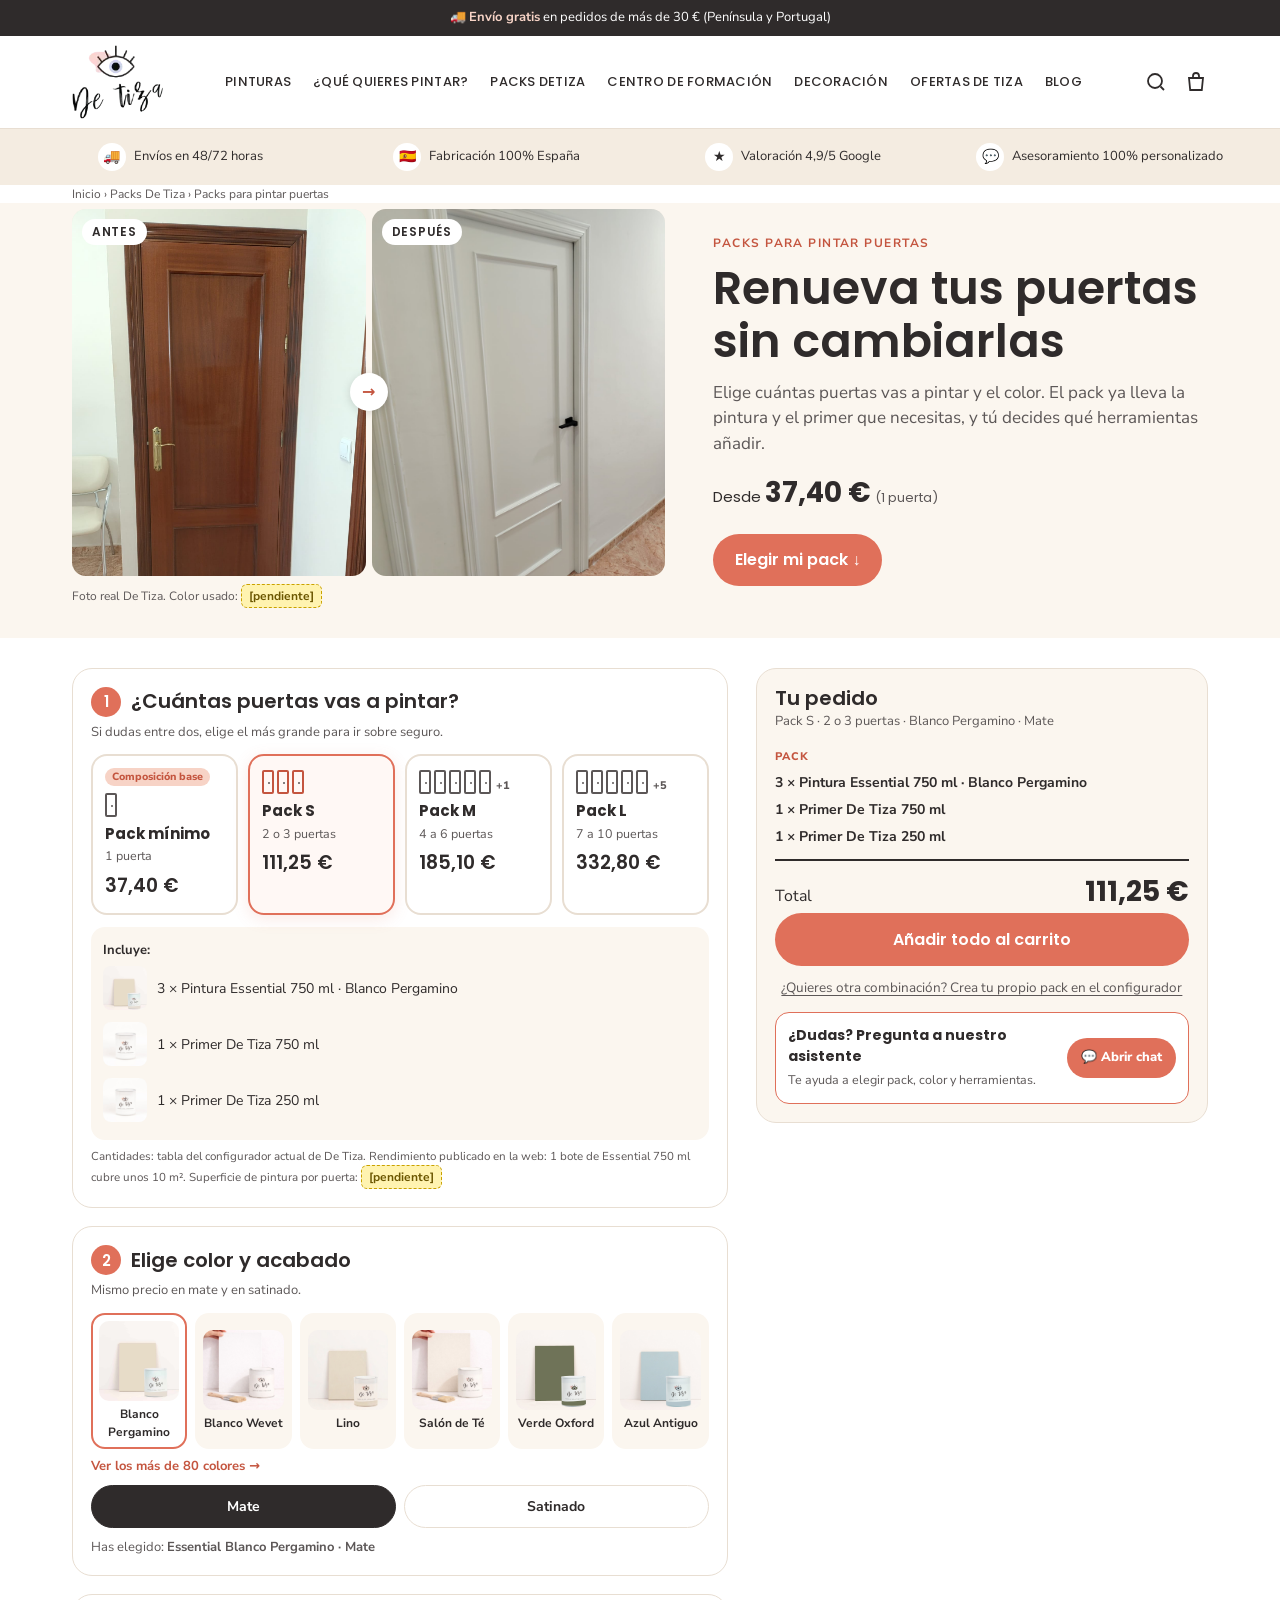
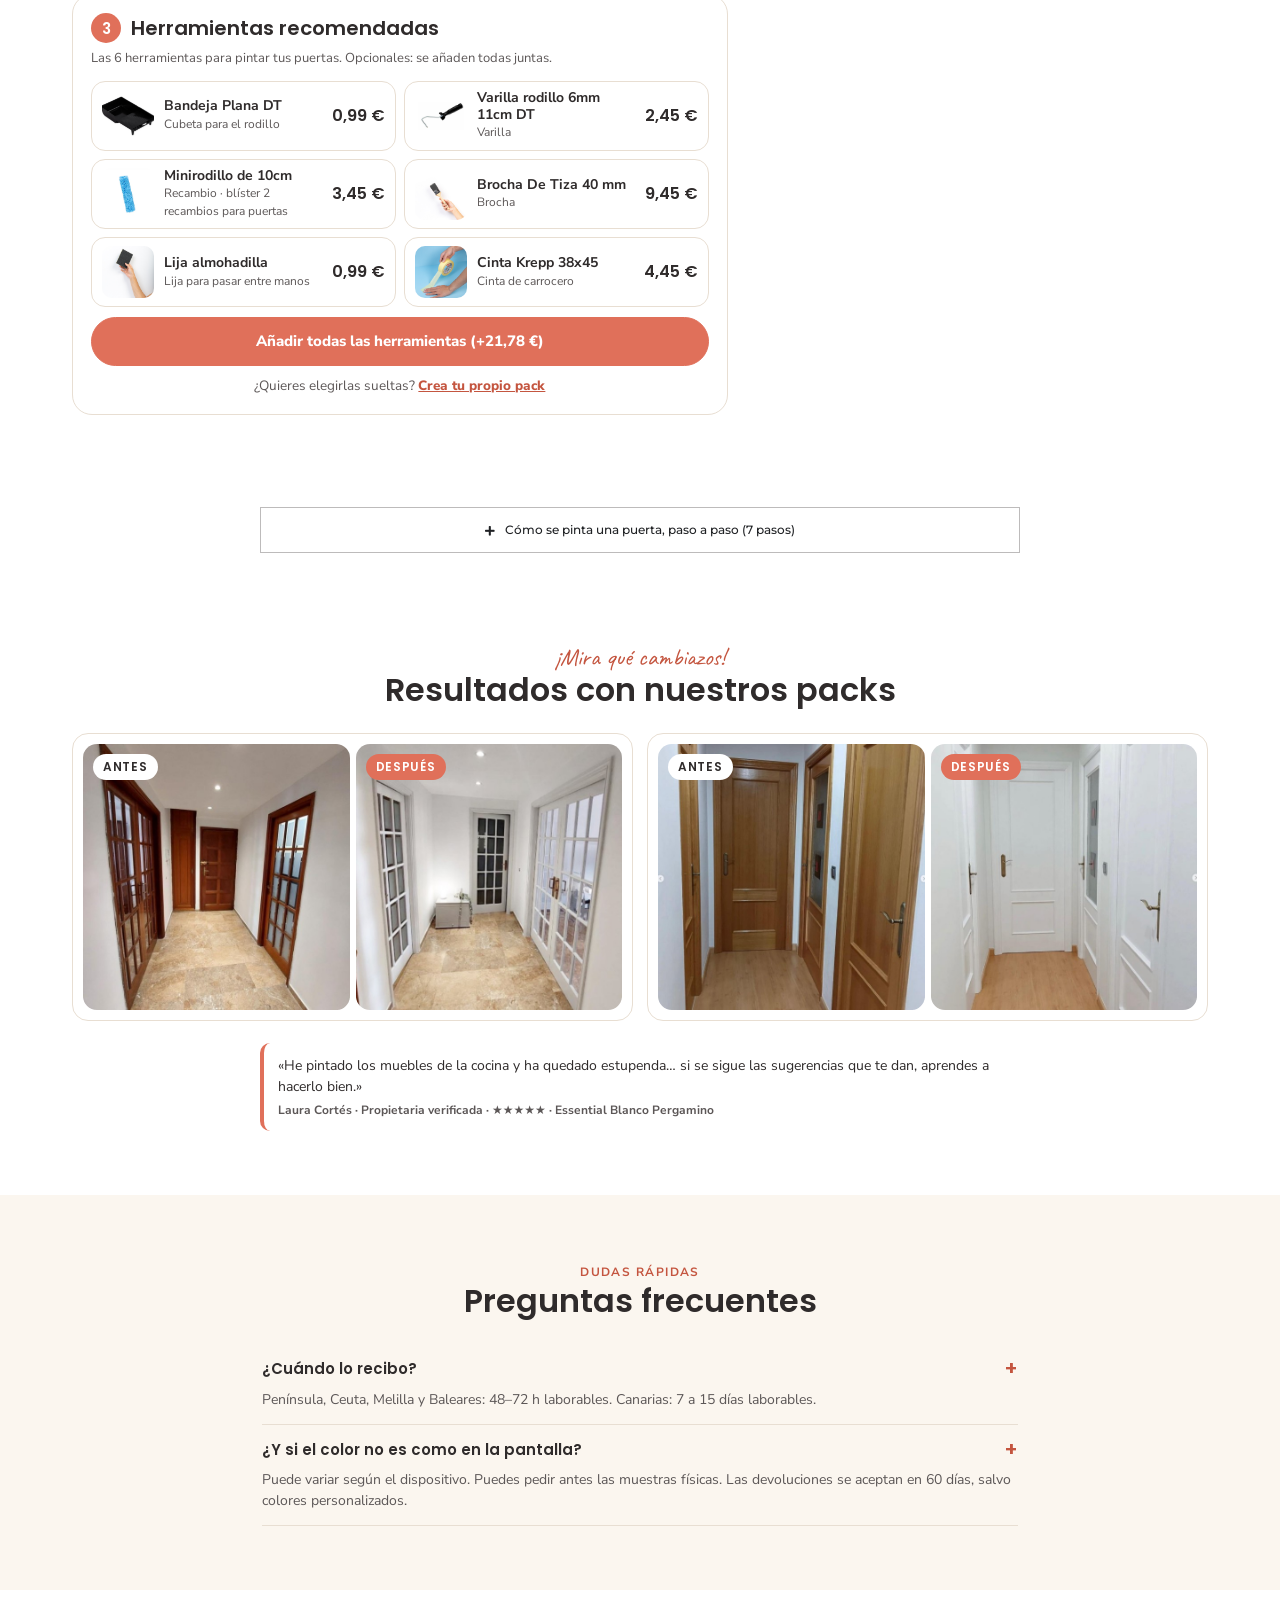
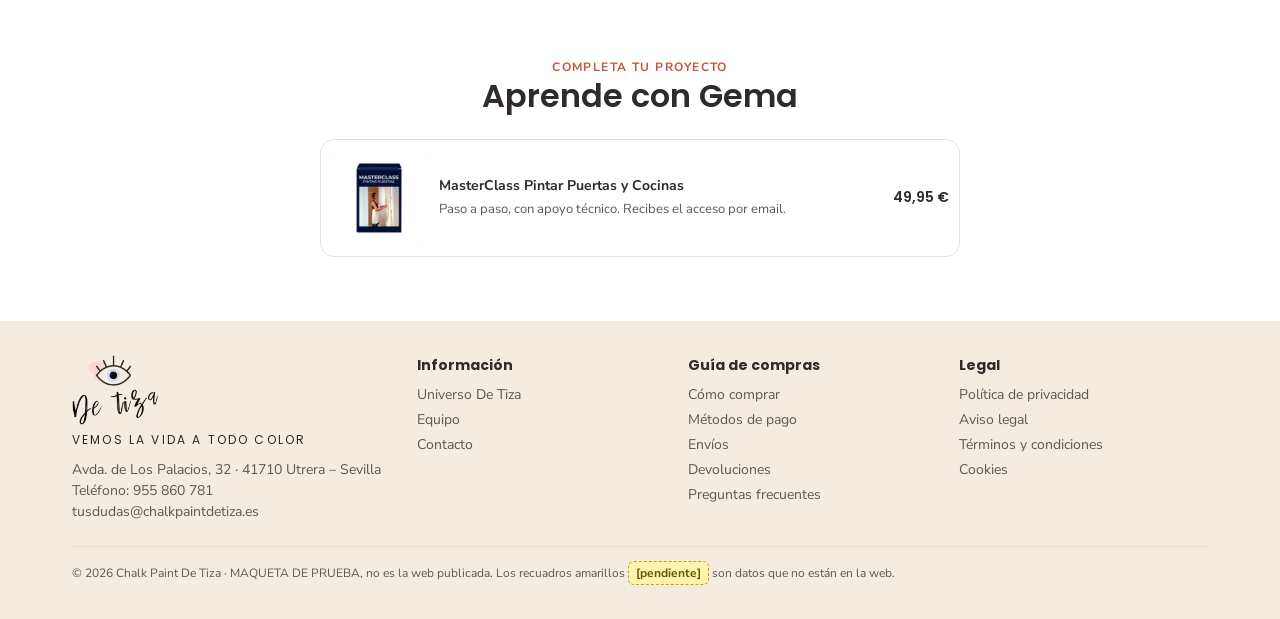
==== commit 21c35a35: "Pasos en desplegable estilo Ceramic, criterio muebles y textos sin repeticiones" ====
--- a/version-actual.html
+++ b/version-actual.html
@@ -1,5 +1,5 @@
-<!doctype html><html lang="es"><head><meta charset="utf-8"><meta name="robots" content="noindex, nofollow"><link rel="preconnect" href="https://fonts.googleapis.com"><link href="https://fonts.googleapis.com/css2?family=Caveat:wght@500&family=Nunito+Sans:wght@400;700;800&family=Poppins:wght@500;600;700&display=swap" rel="stylesheet"><meta name="viewport" content="width=device-width,initial-scale=1"><title>Maqueta v3 · Packs para pintar puertas · Chalk Paint De Tiza</title><link rel="stylesheet" href="base.css"><link rel="stylesheet" href="v3.css"></head><body><div style="background:#FFF3B0;color:#6B5600;text-align:center;font:700 13px sans-serif;padding:8px">Maqueta de prueba, no es la tienda real · <a href="index.html" style="color:#6B5600">volver</a></div>
-<div class="topbar">🚚 <b>Envío gratis</b> en pedidos de más de 30 € (Península y Portugal) · Envíos en 48/72 horas</div>
+<!doctype html><html lang="es"><head><meta charset="utf-8"><meta name="robots" content="noindex, nofollow"><link rel="preconnect" href="https://fonts.googleapis.com"><link href="https://fonts.googleapis.com/css2?family=Caveat:wght@500&family=Nunito+Sans:wght@400;700;800&family=Poppins:wght@500;600;700&display=swap" rel="stylesheet"><meta name="viewport" content="width=device-width,initial-scale=1"><title>Maqueta v3 · Packs para pintar puertas · Chalk Paint De Tiza</title><link rel="preconnect" href="https://fonts.googleapis.com"><link href="https://fonts.googleapis.com/css2?family=Montserrat:wght@500;700&display=swap" rel="stylesheet"><link rel="stylesheet" href="https://cdnjs.cloudflare.com/ajax/libs/font-awesome/5.15.4/css/all.min.css"><link rel="stylesheet" href="base.css"><link rel="stylesheet" href="v3.css"></head><body>
+<div class="topbar">🚚 <b>Envío gratis</b> en pedidos de más de 30 € (Península y Portugal)</div>
 <header class="header"><div class="wrap">
  <svg class="burger" width="26" height="26" viewBox="0 0 24 24" fill="none" stroke="#2F2B2B" stroke-width="1.8"><path d="M3 6h18M3 12h18M3 18h18"/></svg>
  <a class="logo" href="#"><img src="img/logo-de-tiza-headerOK.webp" alt="De Tiza"></a>
@@ -24,7 +24,6 @@
   <p class="lead">Elige cuántas puertas vas a pintar y el color. El pack ya lleva la pintura y el primer que necesitas, y tú decides qué herramientas añadir.</p>
   <p class="fromprice">Desde <b>37,40&nbsp;€</b> <span class="muted small">(1 puerta)</span></p>
   <div class="ctas"><a class="btn" href="#pack">Elegir mi pack ↓</a></div>
-  <div class="badges"><span>🚚 Recíbelo en 48/72 h</span><span>Envío gratis +30&nbsp;€</span><span>★ 4,9/5 Google</span><span>💬 Asistente en la web</span></div>
  </div>
 </div></section>
 
@@ -58,23 +57,33 @@
   <div class="pname" id="pname"></div>
   <div class="lines" id="lines"></div>
   <div class="tot"><span>Total</span><b id="total"></b></div>
-  <div class="okship">✓ Envío gratis (Península y Portugal, pedidos de más de 30&nbsp;€)</div>
   <button class="btn block" id="addall">Añadir todo al carrito</button>
-  <div class="added" id="added">Maqueta de prueba: no se realiza ninguna compra. En la tienda real, aquí se añadiría el pack al carrito.</div>
+  <div class="added" id="added">Maqueta: aquí se añadiría al carrito con el pack registrado.</div>
   <a class="adv" id="avanzado">¿Quieres otra combinación? Crea tu propio pack en el configurador</a>
   <div class="askbox"><div><b>¿Dudas? Pregunta a nuestro asistente</b><span>Te ayuda a elegir pack, color y herramientas.</span></div><button class="askbtn" type="button" title="Abre el chat Oct8ne «Chat IA DeTiza» de la web">💬 Abrir chat</button></div>
-  <ul class="trustl"><li>▶ Tutoriales y vídeos paso a paso</li><li>🎨 Muestras físicas si dudas con el color</li><li>↩ Devoluciones en 60 días (salvo colores personalizados)</li></ul>
  </aside>
 </div></section>
 
-<section style="background:var(--cream)"><div class="wrap">
- <div class="sec-head"><span class="eyebrow">Cómo se hace</span><h2>Tu puerta en 5 pasos</h2></div>
- <div class="mini">
-  <div class="step"><span class="n">1</span><div><h3>Limpia</h3><p>Con Super Clean o con agua y amoniaco. Aclara con agua.</p></div></div>
-  <div class="step"><span class="n">2</span><div><h3>Primer</h3><p>Con el rodillo blanco. Seca de 8 a 24 h.</p></div></div>
-  <div class="step"><span class="n">3</span><div><h3>1.ª mano</h3><p>Essential. Seca al menos 4 h (hasta 8 si hace frío).</p></div></div>
-  <div class="step"><span class="n">4</span><div><h3>Lija fina</h3><p>Solo si quedan imperfecciones. Quita el polvo con un trapo húmedo.</p></div></div>
-  <div class="step"><span class="n">5</span><div><h3>2.ª mano</h3><p>Lista para usar en 2–3 días. Cura del todo a los 21.</p></div></div>
+<section class="pasos-sec" id="pasos"><div class="wrap">
+ <div class="dt-acc">
+  <details class="dt-item">
+   <summary><span class="dt-ic"><i class="fas fa-plus dt-closed" aria-hidden="true"></i><i class="fas fa-minus dt-opened" aria-hidden="true"></i></span><span class="dt-tt">Cómo se pinta una puerta, paso a paso (7 pasos)</span></summary>
+   <div class="dt-reg" role="region">
+    <h4>Paso a paso</h4>
+    <p class="dt-pre">Antes de empezar, remueve bien el Primer y la pintura y añádeles un 5&nbsp;% de agua (un chorreón) para que no estén tan espesos.</p>
+    <ol>
+     <li><strong>Limpia con Super Clean.</strong> Diluye 1 parte en 5 de agua y pulverízalo por zonas pequeñas. Déjalo actuar 5 minutos y frota con una lija fina o un estropajo: es para limpiar, no para lijar. Aclara con abundante agua y deja secar <span class="pend">[tiempo pendiente de confirmar]</span>. También puedes limpiar con agua y amoniaco.</li>
+     <li><strong>1.ª mano de Primer</strong> con rodillo blanco. Seca al tacto en <strong>30-60 minutos</strong>.</li>
+     <li><strong>2.ª mano de Primer mezclado al 50&nbsp;% con Essential</strong>, de <strong>8 a 24 horas</strong> después de la primera.</li>
+     <li><strong>1.ª mano de Essential</strong> con el minirodillo (rodillo azul), de <strong>8 a 24 horas</strong> después del Primer. Lo mejor es esperar 12 horas.</li>
+     <li><strong>Deja secar al menos 4 horas</strong>, hasta 8 si hace frío o hay humedad. Si quedan imperfecciones, pasa una lija de grano fino y quita el polvo con un trapo húmedo.</li>
+     <li><strong>2.ª mano de Essential</strong> con el rodillo azul. Las manos necesarias dependen del color de la puerta y del color elegido.</li>
+     <li><strong>Lista para usar en 2 o 3 días.</strong> El curado completo llega a los 21 días; hasta entonces trátala con cuidado.</li>
+    </ol>
+    <h4>Cuidados</h4>
+    <p>Limpia con agua y amoniaco, un desengrasante suave o jabón neutro. No uses estropajos, rasquetas ni cepillos que arañen.</p>
+   </div>
+  </details>
  </div>
 </div></section>
 
@@ -89,10 +98,7 @@
 
 <section style="background:var(--cream)"><div class="wrap faqwrap faq">
  <div class="sec-head"><span class="eyebrow">Dudas rápidas</span><h2>Preguntas frecuentes</h2></div>
- <details open><summary>¿Qué pack necesito?</summary><p>Elige según el número total de puertas. Si dudas entre dos opciones, elige la más grande. Para otras combinaciones, usa el configurador avanzado.</p></details>
- <details open><summary>¿Necesito el primer?</summary><p>Sí. En la web aparece como «¡Imprescindible!» y es el primer paso antes de pintar.</p></details>
- <details open><summary>¿Cuánto tarda en secar?</summary><p>En 2 o 3 días estará seca para usarla, pero la pintura no cura del todo hasta pasados 21 días.</p></details>
- <details open><summary>¿Cuándo lo recibo?</summary><p>Península, Ceuta, Melilla y Baleares: 48–72 h laborables. Canarias: 7 a 15 días laborables.</p></details>
+    <details open><summary>¿Cuándo lo recibo?</summary><p>Península, Ceuta, Melilla y Baleares: 48–72 h laborables. Canarias: 7 a 15 días laborables.</p></details>
  <details open><summary>¿Y si el color no es como en la pantalla?</summary><p>Puede variar según el dispositivo. Puedes pedir antes las muestras físicas. Las devoluciones se aceptan en 60 días, salvo colores personalizados.</p></details>
 </div></section>
 
@@ -101,7 +107,7 @@
  <div class="item" style="max-width:640px;margin:0 auto"><img src="img/Masterclass-pintar-puertas.jpg" alt="" style="width:96px;height:96px"><div><div class="nm">MasterClass Pintar Puertas y Cocinas</div><span class="small muted">Paso a paso, con apoyo técnico. Recibes el acceso por email.</span></div><span class="pr">49,95&nbsp;€</span></div>
 </div></section>
 
-<div class="mbar"><div class="t">Total<b id="mtotal"></b></div><a class="btn" href="#resumen" onclick="alert('Maqueta de prueba: no se realiza ninguna compra.')">Añadir todo al carrito</a></div>
+<div class="mbar"><div class="t">Total<b id="mtotal"></b></div><a class="btn" href="#resumen">Añadir todo al carrito</a></div>
 <script>
 const P={e750:25.95,e250:15.95,p750:21.95,p250:11.45};
 const SIZES=[
@@ -115,7 +121,7 @@
  ['Varilla rodillo 6mm 11cm DT','Varilla',2.45,'varilla-rodillo-pintura-6mm.jpg'],
  ['Minirodillo de 10cm','Recambio · blíster 2 recambios para puertas',3.45,'recambio-rodillo-pintura-azul.webp'],
  ['Brocha De Tiza 40 mm','Brocha',9.45,'brocha-negra-30.jpg'],
- ['Lija almohadilla','Lija · grano medio',0.99,'Web-Herramientas-Detiza-44.jpg'],
+ ['Lija almohadilla','Lija para pasar entre manos',0.99,'Web-Herramientas-Detiza-44.jpg'],
  ['Cinta Krepp 38x45','Cinta de carrocero',4.45,'Web-Herramientas-Detiza-19.jpg']];
 const params=new URLSearchParams(location.search);
 let st={s:+(params.get('s')??1),c:0,f:'Mate',t:new Set(params.get('all')?[0,1,2,3,4,5]:[])};
@@ -130,7 +136,7 @@
  if(s.e750)rows.push([`${s.e750} × Pintura Essential 750 ml · ${col[0]}`,col[1],s.e750*P.e750]);
  if(s.p750)rows.push([`${s.p750} × Primer De Tiza 750 ml`,'primer-e1643105426503.jpg',s.p750*P.p750]);
  if(s.p250)rows.push([`${s.p250} × Primer De Tiza 250 ml`,'primer-e1643105426503.jpg',s.p250*P.p250]);
- $('contents').innerHTML='<b style="font-size:13px">Incluye:</b>'+rows.map(r=>`<div class="row"><img src="img/${r[1]}" alt=""><span>${r[0]}</span><span>${eur(r[2])}</span></div>`).join('');
+ $('contents').innerHTML='<b style="font-size:13px">Incluye:</b>'+rows.map(r=>`<div class="row"><img src="img/${r[1]}" alt=""><span>${r[0]}</span></div>`).join('');
  $('colors').innerHTML=COLORS.map((c,i)=>`<button class="cl${i==st.c?' on':''}" data-i="${i}"><img src="img/${c[1]}" alt="">${c[0]}</button>`).join('');
  document.querySelectorAll('#finish button').forEach(b=>b.classList.toggle('on',b.dataset.f==st.f));
  $('chosen').innerHTML=`Has elegido: <b>Essential ${col[0]} · ${st.f}</b>`;
@@ -139,7 +145,7 @@
  $('all').innerHTML=st.t.size?'✓ Herramientas añadidas (+21,78 €) · <u>Quitar</u>':'Añadir todas las herramientas (+21,78 €)';
  $('all').classList.toggle('on',st.t.size>0);
  $('pname').textContent=`${s.k} · ${s.r} · ${col[0]} · ${st.f}`;
- let L='<div class="grp">Pack</div>'+rows.map(r=>`<div class="l"><span>${r[0]}</span><span>${eur(r[2])}</span></div>`).join('');
+ let L='<div class="grp">Pack</div>'+rows.map(r=>`<div class="l"><span>${r[0]}</span></div>`).join('');
  if(st.t.size)L+='<div class="grp">Herramientas</div>'+[...st.t].sort().map(i=>`<div class="l"><span>${TOOLS[i][0]}</span><span>${eur(TOOLS[i][2])}</span></div>`).join('');
  $('lines').innerHTML=L;
  const tot=price(s)+tsum; $('total').textContent=eur(tot); $('mtotal').textContent=eur(tot);
@@ -149,7 +155,7 @@
  if(sz)st.s=+sz.dataset.i; else if(cl)st.c=+cl.dataset.i; else if(fb)st.f=fb.dataset.f;
  else if(e.target.closest('#all')){st.t=st.t.size==6?new Set():new Set([0,1,2,3,4,5]);}
  else if(e.target.closest('.askbtn')){alert('Maqueta: aquí se abriría el chat Oct8ne «Chat IA DeTiza» de la web');return;}
- else if(e.target.id=='addall'){$('added').style.display='block';alert('Maqueta de prueba: no se realiza ninguna compra.');return;}
+ else if(e.target.id=='addall'){$('added').style.display='block';return;}
  else return;
  render();
 });
--- a/v3.css
+++ b/v3.css
@@ -79,3 +79,21 @@
 .allbtn.on u{color:var(--coral-d)}
 .own{text-align:center;font-size:13.5px;margin-top:10px;color:var(--ink2)}
 .own a{color:var(--coral-d);font-weight:800;text-decoration:underline}
+/* Desplegable de pasos: copia del acordeón de la ficha Ceramic (chalkpaintdetiza.es/pintura-ceramic/) */
+.pasos-sec{padding:28px 0;background:#fff}
+.dt-acc{max-width:760px;margin:0 auto;font-family:Montserrat,sans-serif;font-size:17px;font-weight:500;line-height:23.8px;color:#505050}
+.dt-item{display:flex;flex-direction:column}
+.dt-item>summary{list-style:none;display:flex;justify-content:center;align-items:center;gap:0 10px;padding:10px;background:#fff;border:1px solid #BDBBBB;color:#1F2124;cursor:pointer}
+.dt-item>summary::-webkit-details-marker{display:none}
+.dt-tt{font-size:12px;font-weight:500;line-height:23.8px}
+.dt-ic{display:flex;font-size:11px;line-height:11px}
+.dt-ic i{font-size:11px}
+.dt-item .dt-opened{display:none}.dt-item[open] .dt-opened{display:block}.dt-item[open] .dt-closed{display:none}
+.dt-reg{padding:10px;background:#fff;border:1px solid #D5D8DC}
+.dt-reg h4{font-family:Montserrat,sans-serif;font-size:18px;font-weight:500;color:#000;margin:0 0 20px;line-height:1.3}
+.dt-reg ol{padding-left:0;margin:0 0 18px 36px}
+.dt-reg li,.dt-reg p{font-size:12px;line-height:23.8px;color:#505050}
+.dt-reg p{margin:0 0 18px}
+.dt-reg strong{font-weight:700}
+.dt-reg .pend{font-size:11px}
+.contents .row span:last-child{margin-left:0;white-space:normal;font-weight:400}
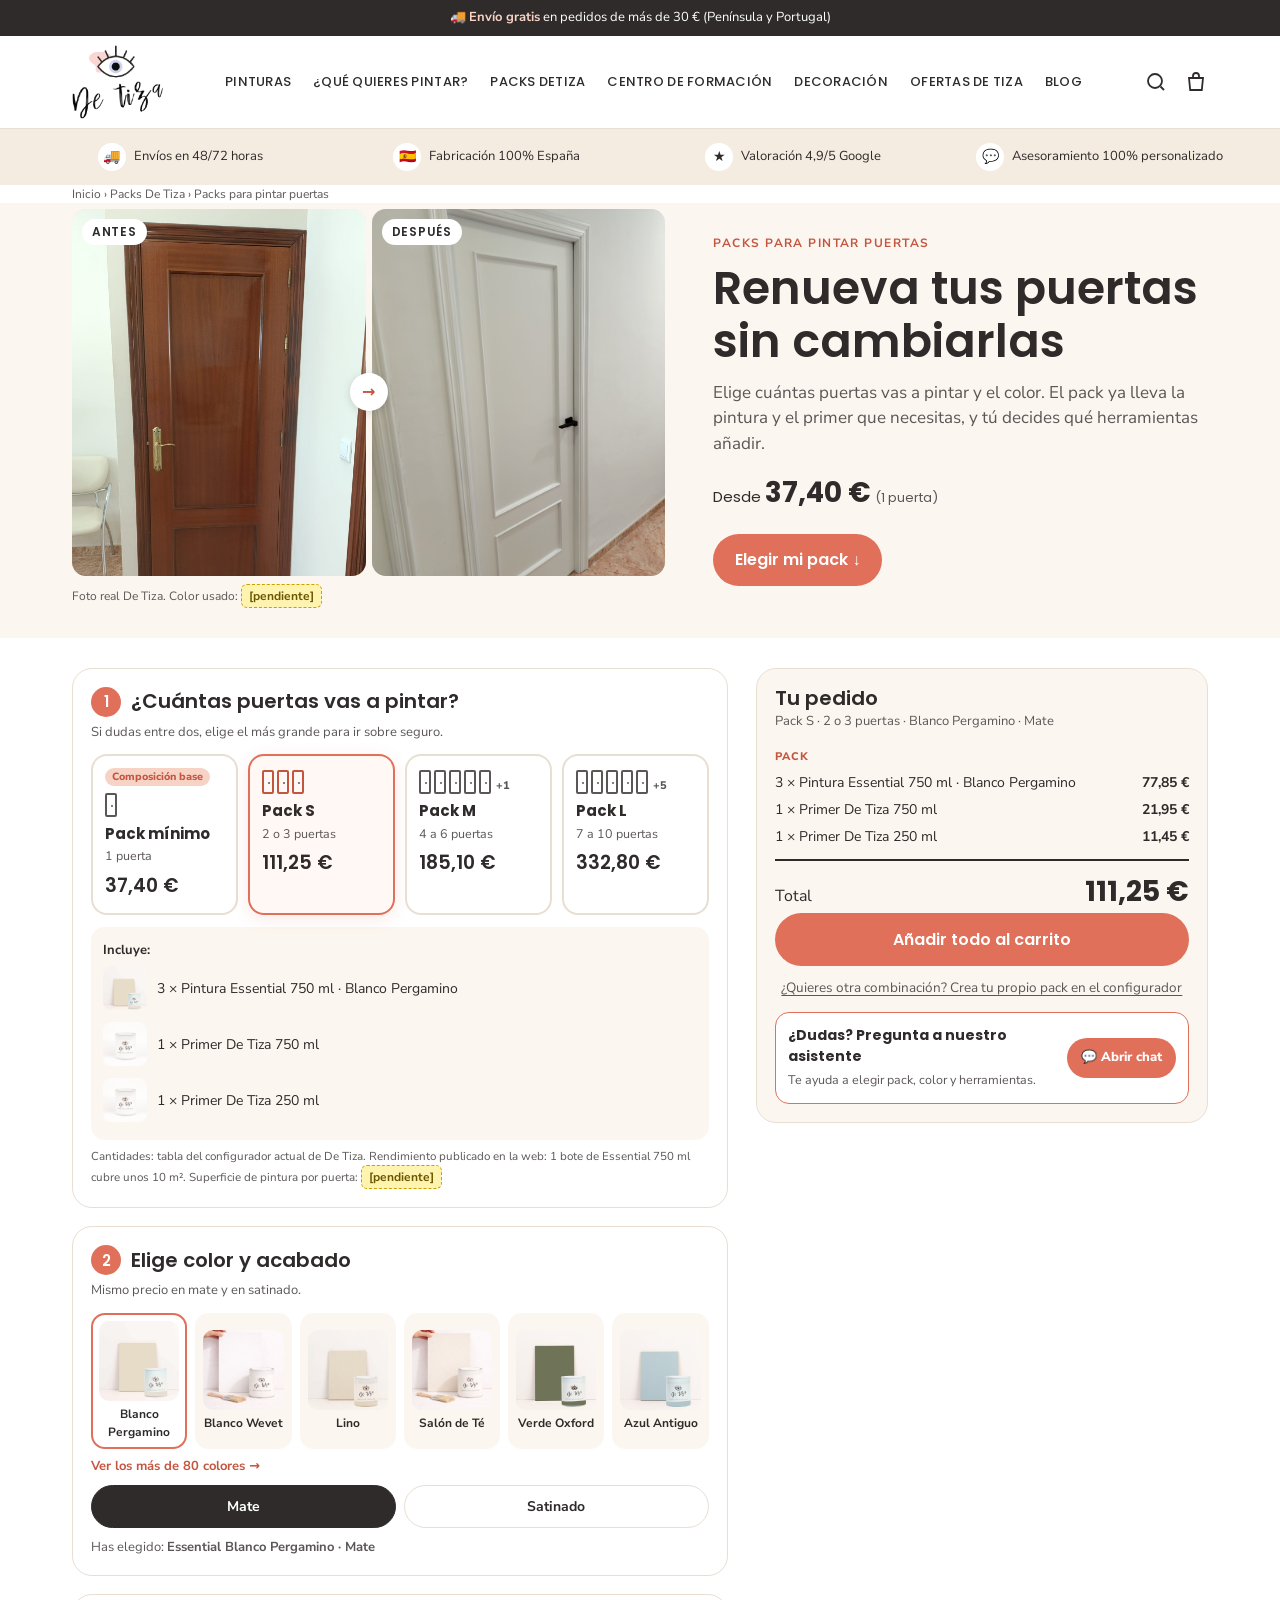
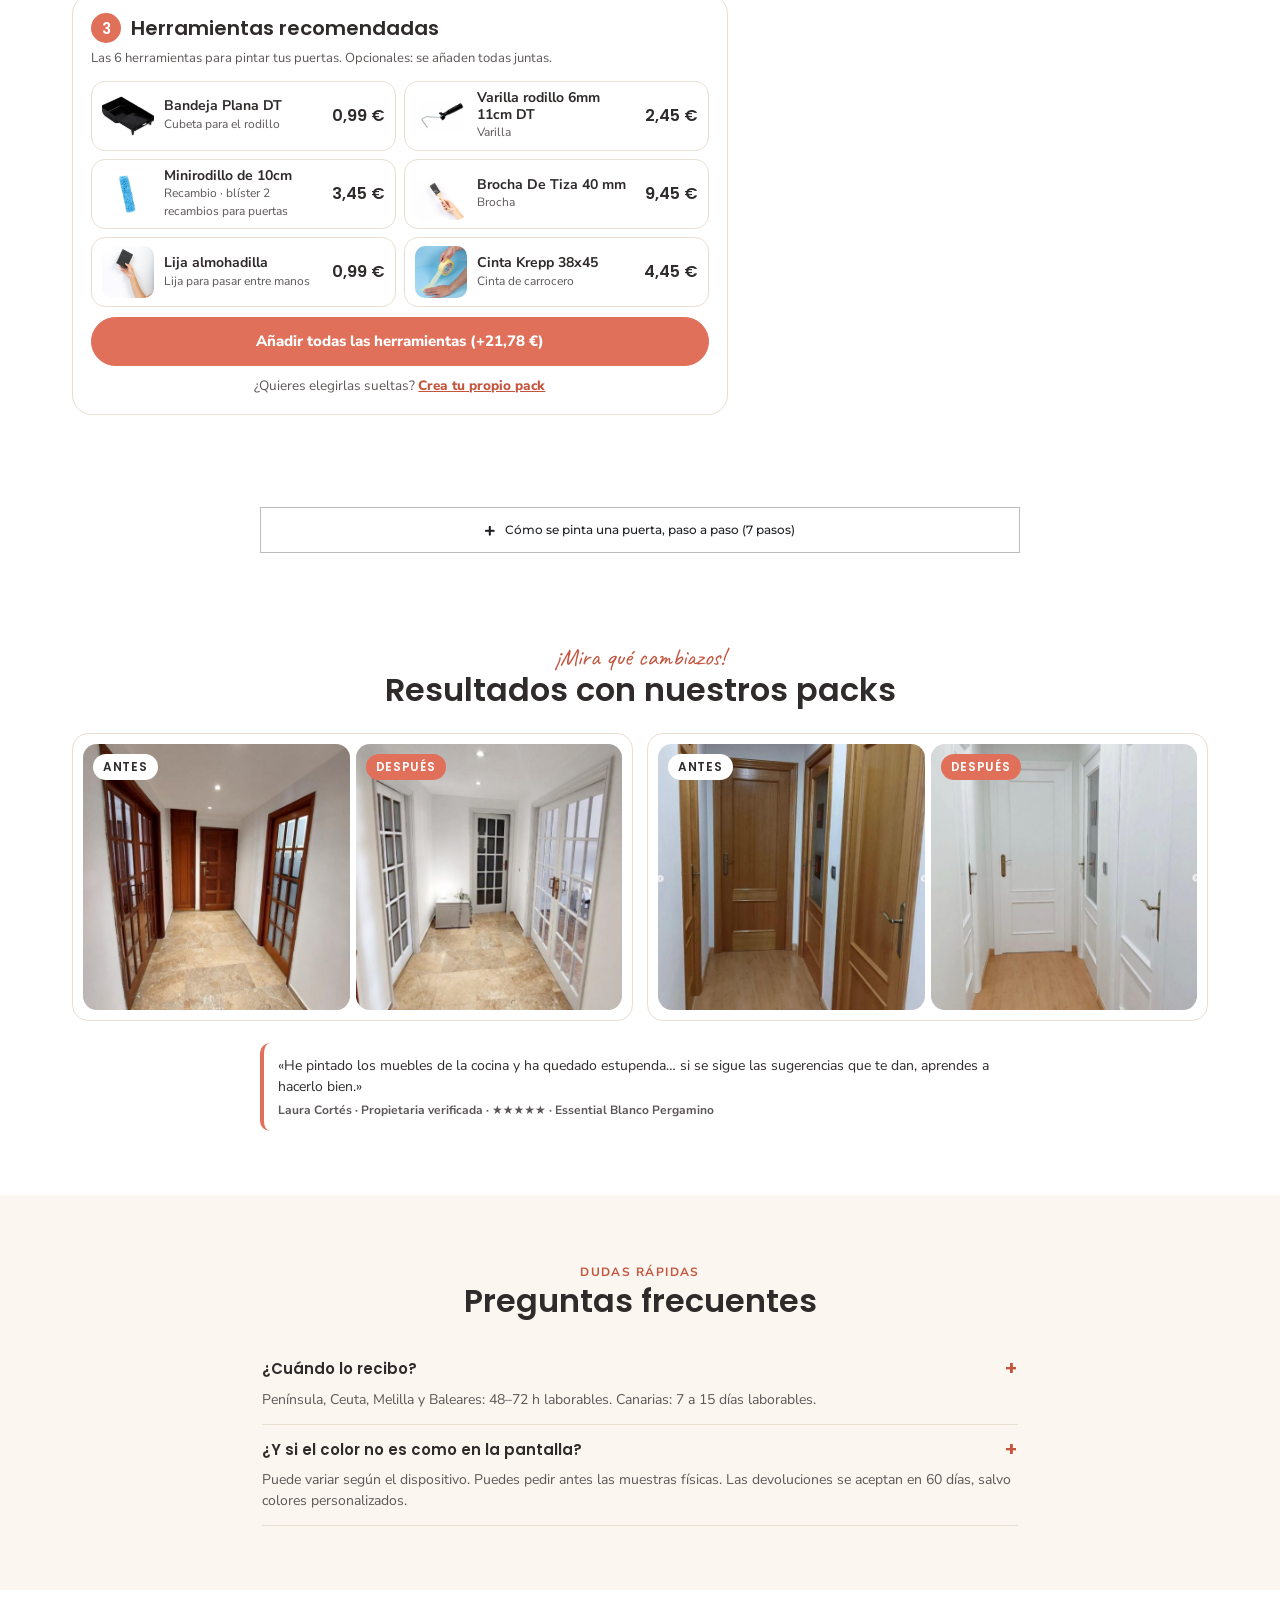
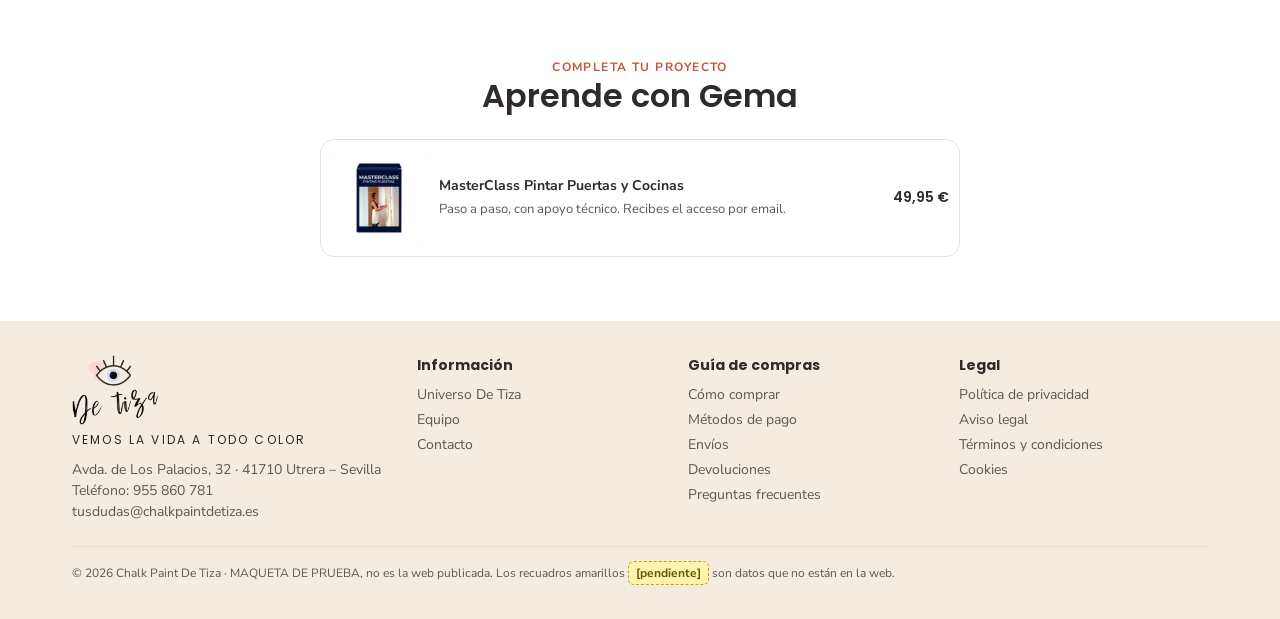
==== commit 15edb49c: "Precios de nuevo en Tu pedido" ====
--- a/version-actual.html
+++ b/version-actual.html
@@ -145,7 +145,7 @@
  $('all').innerHTML=st.t.size?'✓ Herramientas añadidas (+21,78 €) · <u>Quitar</u>':'Añadir todas las herramientas (+21,78 €)';
  $('all').classList.toggle('on',st.t.size>0);
  $('pname').textContent=`${s.k} · ${s.r} · ${col[0]} · ${st.f}`;
- let L='<div class="grp">Pack</div>'+rows.map(r=>`<div class="l"><span>${r[0]}</span></div>`).join('');
+ let L='<div class="grp">Pack</div>'+rows.map(r=>`<div class="l"><span>${r[0]}</span><span>${eur(r[2])}</span></div>`).join('');
  if(st.t.size)L+='<div class="grp">Herramientas</div>'+[...st.t].sort().map(i=>`<div class="l"><span>${TOOLS[i][0]}</span><span>${eur(TOOLS[i][2])}</span></div>`).join('');
  $('lines').innerHTML=L;
  const tot=price(s)+tsum; $('total').textContent=eur(tot); $('mtotal').textContent=eur(tot);
